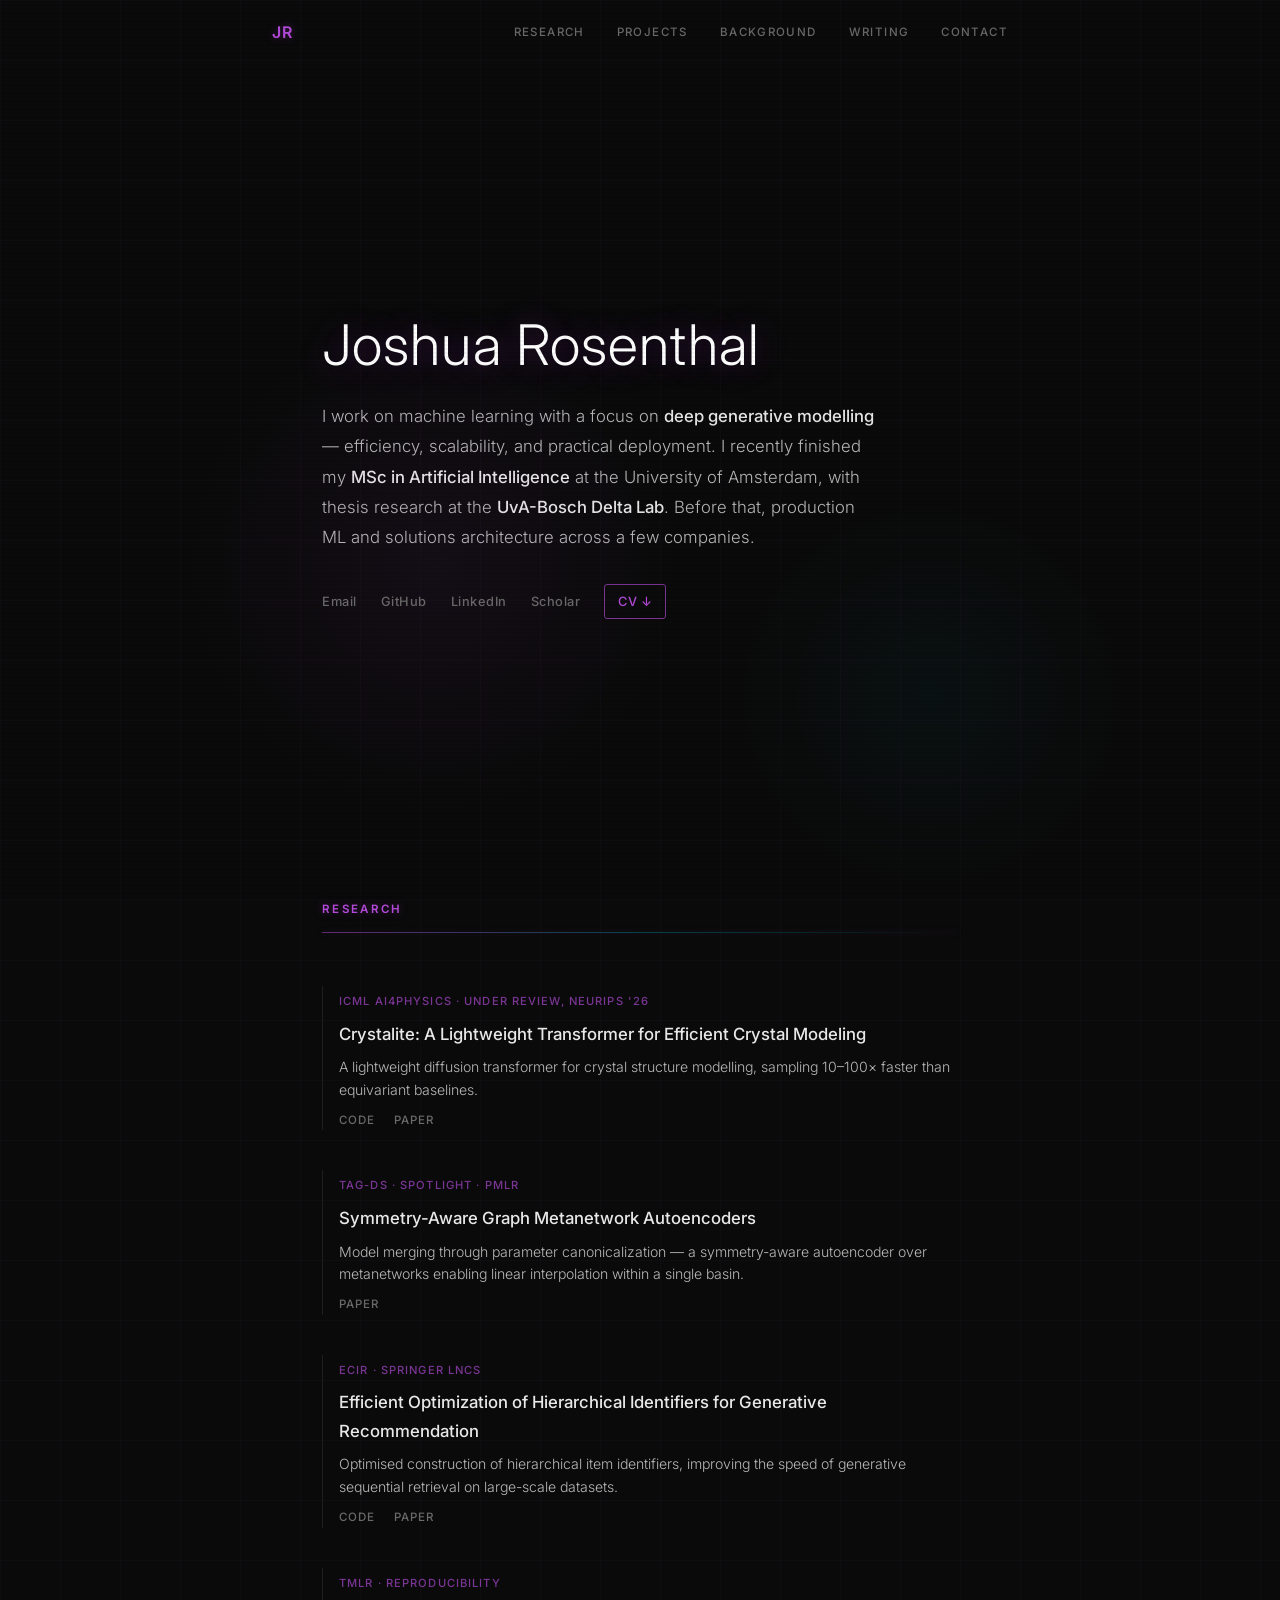
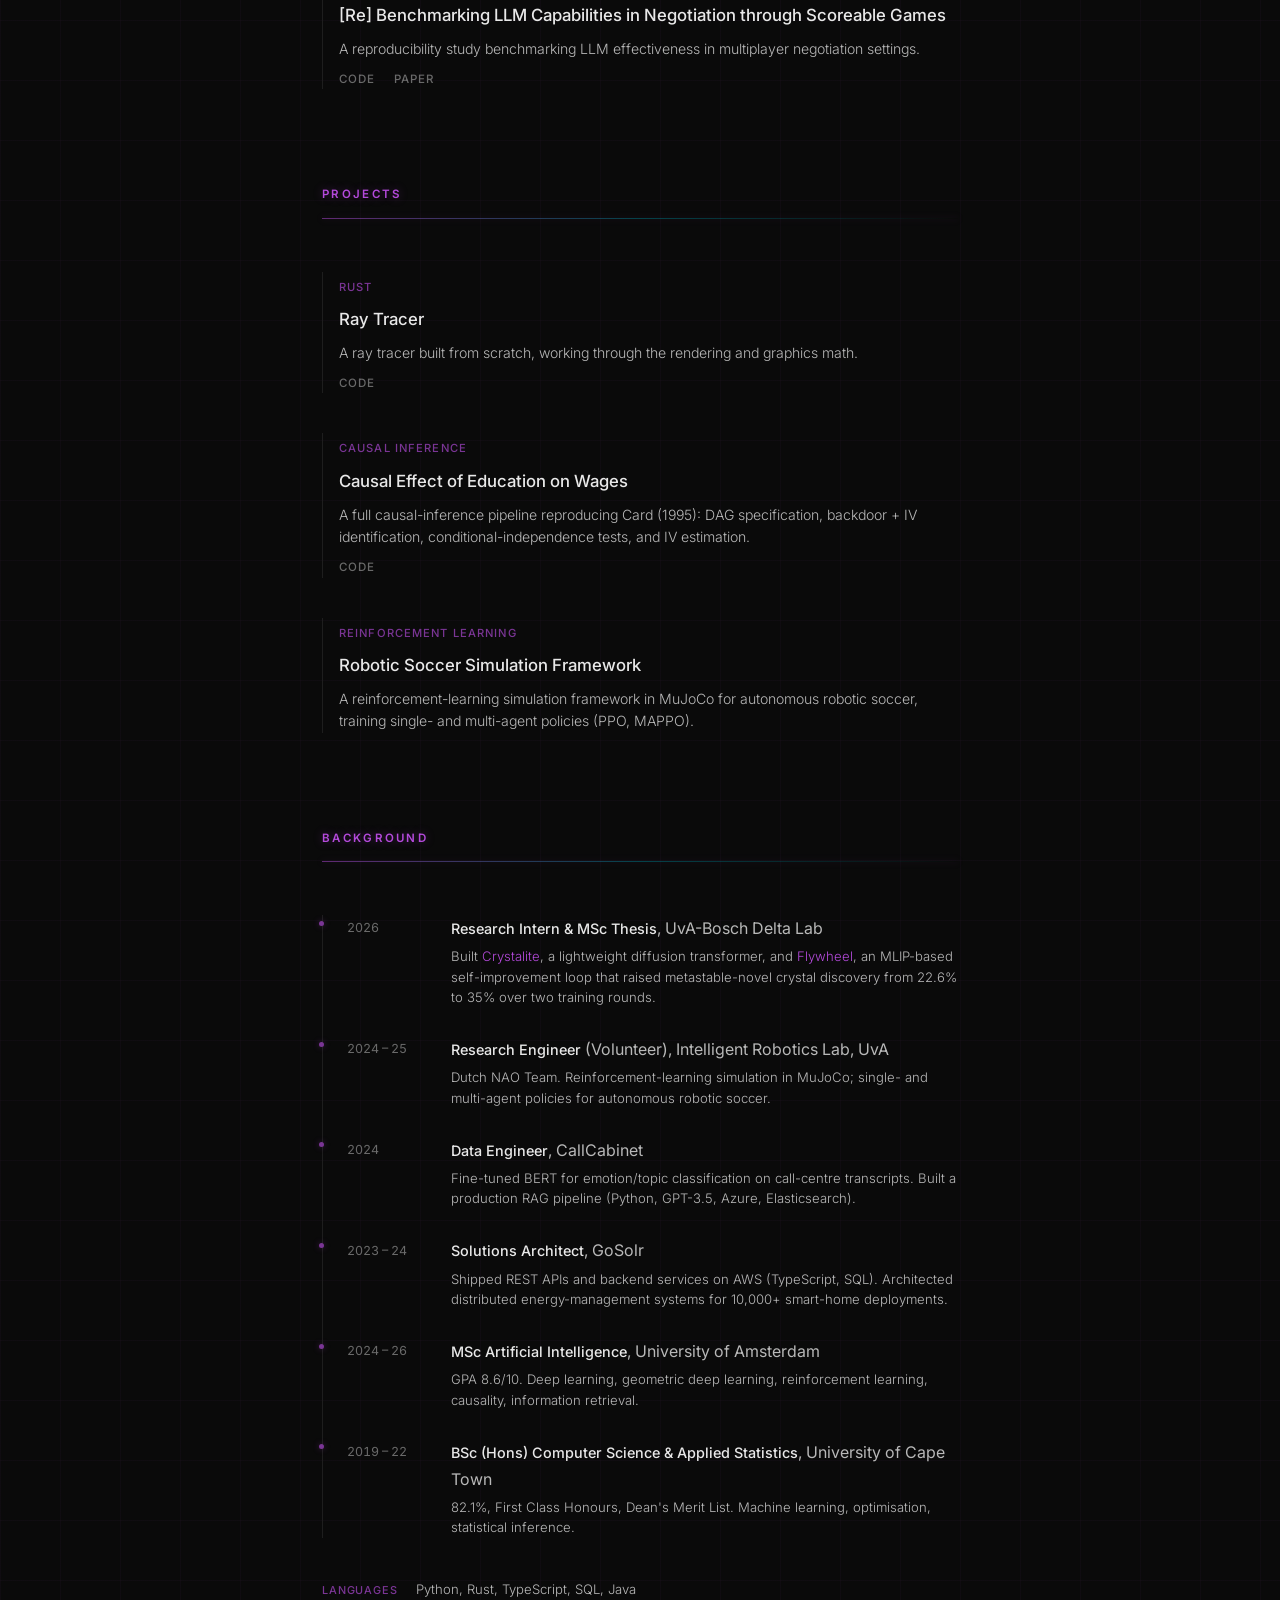
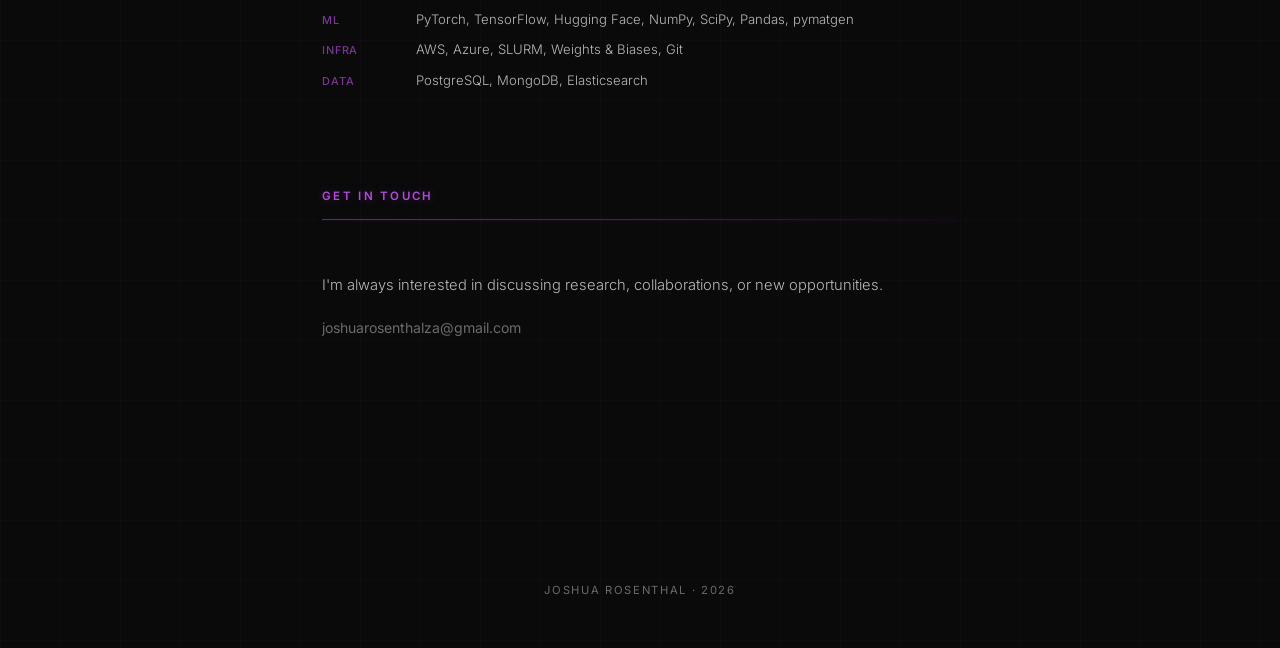
==== index.html @ 0d6110ce "Rebuild site: clean synthwave, CV-sourced content, real links, markdown blog Co-Authored-By: Claude " ====
<!DOCTYPE html>
<html lang="en">
<head>
    <meta charset="UTF-8">
    <meta name="viewport" content="width=device-width, initial-scale=1.0">
    <title>Joshua Rosenthal</title>
    <meta name="description" content="Joshua Rosenthal — AI researcher working on deep generative modelling, efficiency, and practical deployment.">
    <link rel="preconnect" href="https://fonts.googleapis.com">
    <link rel="preconnect" href="https://fonts.gstatic.com" crossorigin>
    <link href="https://fonts.googleapis.com/css2?family=Inter:wght@300;400;500;600&display=swap" rel="stylesheet">
    <link rel="stylesheet" href="style.css">
</head>
<body>

<nav>
    <div class="nav-inner">
        <a href="/" class="nav-brand">JR</a>
        <div class="nav-links">
            <a href="#research">Research</a>
            <a href="#projects">Projects</a>
            <a href="#background">Background</a>
            <a href="blog.html">Writing</a>
            <a href="#contact">Contact</a>
        </div>
        <button class="nav-toggle" aria-label="Toggle menu">
            <span></span><span></span><span></span>
        </button>
    </div>
</nav>

<header id="hero">
    <h1>Joshua Rosenthal</h1>
    <p class="intro">
        I work on machine learning with a focus on <strong>deep generative modelling</strong> —
        efficiency, scalability, and practical deployment. I recently finished my
        <strong>MSc in Artificial Intelligence</strong> at the University of Amsterdam, with thesis
        research at the <strong>UvA-Bosch Delta Lab</strong>. Before that, production ML and solutions
        architecture across a few companies.
    </p>
    <div class="hero-links">
        <a href="mailto:joshuarosenthalza@gmail.com">Email</a>
        <a href="https://github.com/joshrosie" target="_blank" rel="noopener">GitHub</a>
        <a href="https://www.linkedin.com/in/joshua-rosenthal1/" target="_blank" rel="noopener">LinkedIn</a>
        <a href="https://scholar.google.com/citations?user=gbQZgnQAAAAJ&hl=en" target="_blank" rel="noopener">Scholar</a>
        <a href="joshua_rosenthal_cv.pdf" target="_blank" rel="noopener" class="cv-link">CV&nbsp;&#8595;</a>
    </div>
</header>

<main>

    <section id="research">
        <h2>Research</h2>

        <div class="card">
            <span class="label">ICML AI4Physics &middot; under review, NeurIPS '26</span>
            <h3>Crystalite: A Lightweight Transformer for Efficient Crystal Modeling</h3>
            <p>A lightweight diffusion transformer for crystal structure modelling, sampling 10&ndash;100&times; faster than equivariant baselines.</p>
            <div class="card-links">
                <a href="https://github.com/joshrosie/crystalite" target="_blank" rel="noopener">Code</a>
                <a href="https://arxiv.org/abs/2604.02270" target="_blank" rel="noopener">Paper</a>
            </div>
        </div>

        <div class="card">
            <span class="label">TAG-DS &middot; Spotlight &middot; PMLR</span>
            <h3>Symmetry-Aware Graph Metanetwork Autoencoders</h3>
            <p>Model merging through parameter canonicalization &mdash; a symmetry-aware autoencoder over metanetworks enabling linear interpolation within a single basin.</p>
            <div class="card-links">
                <a href="https://arxiv.org/abs/2511.12601" target="_blank" rel="noopener">Paper</a>
            </div>
        </div>

        <div class="card">
            <span class="label">ECIR &middot; Springer LNCS</span>
            <h3>Efficient Optimization of Hierarchical Identifiers for Generative Recommendation</h3>
            <p>Optimised construction of hierarchical item identifiers, improving the speed of generative sequential retrieval on large-scale datasets.</p>
            <div class="card-links">
                <a href="https://github.com/joshrosie/re-seater" target="_blank" rel="noopener">Code</a>
                <a href="https://link.springer.com/chapter/10.1007/978-3-032-21324-2_6" target="_blank" rel="noopener">Paper</a>
            </div>
        </div>

        <div class="card">
            <span class="label">TMLR &middot; Reproducibility</span>
            <h3>[Re] Benchmarking LLM Capabilities in Negotiation through Scoreable Games</h3>
            <p>A reproducibility study benchmarking LLM effectiveness in multiplayer negotiation settings.</p>
            <div class="card-links">
                <a href="https://github.com/joshrosie/FACT29" target="_blank" rel="noopener">Code</a>
                <a href="https://openreview.net/forum?id=BVH81SAAh2" target="_blank" rel="noopener">Paper</a>
            </div>
        </div>
    </section>

    <section id="projects">
        <h2>Projects</h2>

        <div class="card">
            <span class="label">Rust</span>
            <h3>Ray Tracer</h3>
            <p>A ray tracer built from scratch, working through the rendering and graphics math.</p>
            <div class="card-links">
                <a href="https://github.com/joshrosie/RayTracer" target="_blank" rel="noopener">Code</a>
            </div>
        </div>

        <div class="card">
            <span class="label">Causal Inference</span>
            <h3>Causal Effect of Education on Wages</h3>
            <p>A full causal-inference pipeline reproducing Card (1995): DAG specification, backdoor + IV identification, conditional-independence tests, and IV estimation.</p>
            <div class="card-links">
                <a href="https://github.com/joshrosie/causality" target="_blank" rel="noopener">Code</a>
            </div>
        </div>

        <div class="card">
            <span class="label">Reinforcement Learning</span>
            <h3>Robotic Soccer Simulation Framework</h3>
            <p>A reinforcement-learning simulation framework in MuJoCo for autonomous robotic soccer, training single- and multi-agent policies (PPO, MAPPO).</p>
        </div>
    </section>

    <section id="background">
        <h2>Background</h2>

        <div class="timeline">
            <div class="tl-item">
                <span class="tl-date">2026</span>
                <div>
                    <strong>Research Intern &amp; MSc Thesis</strong>, UvA-Bosch Delta Lab
                    <p>Built <em>Crystalite</em>, a lightweight diffusion transformer, and <em>Flywheel</em>, an MLIP-based self-improvement loop that raised metastable-novel crystal discovery from 22.6% to 35% over two training rounds.</p>
                </div>
            </div>
            <div class="tl-item">
                <span class="tl-date">2024 &ndash; 25</span>
                <div>
                    <strong>Research Engineer</strong> (Volunteer), Intelligent Robotics Lab, UvA
                    <p>Dutch NAO Team. Reinforcement-learning simulation in MuJoCo; single- and multi-agent policies for autonomous robotic soccer.</p>
                </div>
            </div>
            <div class="tl-item">
                <span class="tl-date">2024</span>
                <div>
                    <strong>Data Engineer</strong>, CallCabinet
                    <p>Fine-tuned BERT for emotion/topic classification on call-centre transcripts. Built a production RAG pipeline (Python, GPT-3.5, Azure, Elasticsearch).</p>
                </div>
            </div>
            <div class="tl-item">
                <span class="tl-date">2023 &ndash; 24</span>
                <div>
                    <strong>Solutions Architect</strong>, GoSolr
                    <p>Shipped REST APIs and backend services on AWS (TypeScript, SQL). Architected distributed energy-management systems for 10,000+ smart-home deployments.</p>
                </div>
            </div>
            <div class="tl-item">
                <span class="tl-date">2024 &ndash; 26</span>
                <div>
                    <strong>MSc Artificial Intelligence</strong>, University of Amsterdam
                    <p>GPA 8.6/10. Deep learning, geometric deep learning, reinforcement learning, causality, information retrieval.</p>
                </div>
            </div>
            <div class="tl-item">
                <span class="tl-date">2019 &ndash; 22</span>
                <div>
                    <strong>BSc (Hons) Computer Science &amp; Applied Statistics</strong>, University of Cape Town
                    <p>82.1%, First Class Honours, Dean's Merit List. Machine learning, optimisation, statistical inference.</p>
                </div>
            </div>
        </div>

        <div class="skills">
            <div class="skill-row"><span class="skill-key">Languages</span> Python, Rust, TypeScript, SQL, Java</div>
            <div class="skill-row"><span class="skill-key">ML</span> PyTorch, TensorFlow, Hugging Face, NumPy, SciPy, Pandas, pymatgen</div>
            <div class="skill-row"><span class="skill-key">Infra</span> AWS, Azure, SLURM, Weights &amp; Biases, Git</div>
            <div class="skill-row"><span class="skill-key">Data</span> PostgreSQL, MongoDB, Elasticsearch</div>
        </div>
    </section>

    <section id="contact">
        <h2>Get in touch</h2>
        <p class="contact-text">
            I'm always interested in discussing research, collaborations, or new opportunities.
        </p>
        <div class="contact-links">
            <a href="mailto:joshuarosenthalza@gmail.com">joshuarosenthalza@gmail.com</a>
        </div>
    </section>

</main>

<footer>
    <p>Joshua Rosenthal &middot; 2026</p>
</footer>

<script>
const nav = document.querySelector('nav');
window.addEventListener('scroll', () => {
    nav.classList.toggle('scrolled', window.scrollY > 50);
});

const toggle = document.querySelector('.nav-toggle');
const navLinks = document.querySelector('.nav-links');
toggle.addEventListener('click', () => {
    navLinks.classList.toggle('open');
    toggle.classList.toggle('open');
});
navLinks.querySelectorAll('a').forEach(a => {
    a.addEventListener('click', () => {
        navLinks.classList.remove('open');
        toggle.classList.remove('open');
    });
});

// Fade sections in as they enter the viewport
const observer = new IntersectionObserver(entries => {
    entries.forEach(e => {
        if (e.isIntersecting) e.target.classList.add('visible');
    });
}, { threshold: 0.12 });

document.querySelectorAll('section').forEach(s => observer.observe(s));
</script>

</body>
</html>
---- style.css ----
:root {
    --void: #0a0a0a;
    --accent: #b44adb;
    --accent-dim: #7a3595;
    --accent-glow: rgba(180, 74, 219, 0.35);
    --cyan: #00e5ff;
    --cyan-dim: #007a8a;
    --cyan-glow: rgba(0, 229, 255, 0.3);
    --text: #b8b8b8;
    --text-dim: #6a6a6a;
    --text-bright: #e8e8e8;
    --border: #1e1e1e;
    --grid: rgba(180, 74, 219, 0.03);
}

*, *::before, *::after {
    margin: 0;
    padding: 0;
    box-sizing: border-box;
}

html { scroll-behavior: smooth; }

body {
    font-family: 'Inter', sans-serif;
    background: var(--void);
    color: var(--text);
    line-height: 1.7;
    position: relative;
    background-image:
        linear-gradient(var(--grid) 1px, transparent 1px),
        linear-gradient(90deg, var(--grid) 1px, transparent 1px);
    background-size: 60px 60px;
}

/* ---- Subtle scanlines overlay ---- */
body::after {
    content: '';
    position: fixed;
    inset: 0;
    pointer-events: none;
    z-index: 999;
    background: repeating-linear-gradient(
        0deg,
        transparent,
        transparent 2px,
        rgba(0, 0, 0, 0.04) 2px,
        rgba(0, 0, 0, 0.04) 4px
    );
}

/* ---- Nav ---- */
nav {
    position: fixed;
    top: 0;
    width: 100%;
    z-index: 100;
    transition: background 0.3s;
}

nav.scrolled {
    background: rgba(10, 10, 10, 0.95);
    backdrop-filter: blur(10px);
    border-bottom: 1px solid var(--border);
}

.nav-inner {
    max-width: 800px;
    margin: 0 auto;
    padding: 1.2rem 2rem;
    display: flex;
    justify-content: space-between;
    align-items: center;
}

.nav-brand {
    font-size: 1rem;
    font-weight: 600;
    color: var(--accent);
    text-decoration: none;
    letter-spacing: 0.08em;
    text-shadow: 0 0 8px var(--accent-glow);
    transition: color 0.15s, text-shadow 0.15s;
}

.nav-brand:hover {
    color: var(--cyan);
    text-shadow: 0 0 10px var(--cyan-glow);
}

.nav-links {
    display: flex;
    gap: 2rem;
}

.nav-links a {
    font-size: 0.72rem;
    font-weight: 500;
    color: var(--text-dim);
    text-decoration: none;
    text-transform: uppercase;
    letter-spacing: 0.12em;
    transition: color 0.15s, text-shadow 0.15s;
}

.nav-links a:hover {
    color: var(--cyan);
    text-shadow: 0 0 8px var(--cyan-glow);
}

.nav-toggle {
    display: none;
    background: none;
    border: none;
    cursor: pointer;
    flex-direction: column;
    gap: 5px;
    padding: 4px;
}

.nav-toggle span {
    display: block;
    width: 20px;
    height: 1.5px;
    background: var(--accent-dim);
    transition: transform 0.3s, opacity 0.3s;
}

.nav-toggle.open span:nth-child(1) { transform: translateY(6.5px) rotate(45deg); }
.nav-toggle.open span:nth-child(2) { opacity: 0; }
.nav-toggle.open span:nth-child(3) { transform: translateY(-6.5px) rotate(-45deg); }

/* ---- Hero ---- */
#hero {
    min-height: 100vh;
    display: flex;
    flex-direction: column;
    justify-content: center;
    max-width: 700px;
    margin: 0 auto;
    padding: 6rem 2rem 4rem;
    position: relative;
}

#hero h1 {
    font-weight: 300;
    font-size: clamp(2.2rem, 6vw, 3.5rem);
    color: #fff;
    line-height: 1.15;
    letter-spacing: 0.02em;
    margin-bottom: 1.5rem;
    text-shadow:
        0 0 30px var(--accent-glow),
        0 0 60px rgba(180, 74, 219, 0.12);
}

.intro {
    font-size: 1.05rem;
    font-weight: 300;
    color: var(--text);
    line-height: 1.8;
    max-width: 560px;
}

.intro strong {
    color: var(--text-bright);
    font-weight: 500;
}

.hero-links {
    display: flex;
    flex-wrap: wrap;
    gap: 1.5rem;
    margin-top: 2rem;
    align-items: center;
}

.hero-links a {
    font-size: 0.8rem;
    font-weight: 500;
    color: var(--text-dim);
    text-decoration: none;
    letter-spacing: 0.04em;
    transition: color 0.15s, text-shadow 0.15s;
    position: relative;
}

.hero-links a::after {
    content: '';
    position: absolute;
    bottom: -3px;
    left: 0;
    width: 0;
    height: 1px;
    background: var(--cyan);
    box-shadow: 0 0 4px var(--cyan-glow);
    transition: width 0.15s;
}

.hero-links a:hover {
    color: var(--cyan);
    text-shadow: 0 0 8px var(--cyan-glow);
}

.hero-links a:hover::after { width: 100%; }

.hero-links .cv-link {
    color: var(--accent);
    border: 1px solid var(--accent-dim);
    border-radius: 3px;
    padding: 0.35rem 0.8rem;
    transition: color 0.15s, border-color 0.15s, box-shadow 0.15s, text-shadow 0.15s;
}

.hero-links .cv-link::after { display: none; }

.hero-links .cv-link:hover {
    color: var(--cyan);
    border-color: var(--cyan-dim);
    box-shadow: 0 0 12px -2px var(--cyan-glow);
}

/* ---- Ambient glow behind hero ---- */
#hero::before {
    content: '';
    position: absolute;
    top: 35%;
    left: -15%;
    width: 500px;
    height: 500px;
    border-radius: 50%;
    background: radial-gradient(circle, rgba(180, 74, 219, 0.06) 0%, transparent 70%);
    pointer-events: none;
    animation: drift 14s ease-in-out infinite alternate;
}

#hero::after {
    content: '';
    position: absolute;
    top: 55%;
    right: -20%;
    width: 400px;
    height: 400px;
    border-radius: 50%;
    background: radial-gradient(circle, rgba(0, 229, 255, 0.03) 0%, transparent 70%);
    pointer-events: none;
    animation: drift 18s ease-in-out infinite alternate-reverse;
}

@keyframes drift {
    0% { transform: translate(0, 0) scale(1); }
    100% { transform: translate(40px, -30px) scale(1.12); }
}

/* ---- Sections ---- */
main {
    max-width: 700px;
    margin: 0 auto;
    padding: 0 2rem 6rem;
    position: relative;
}

section {
    margin-bottom: 6rem;
    opacity: 0;
    transform: translateY(20px);
    transition: opacity 0.7s ease, transform 0.7s ease;
}

section.visible {
    opacity: 1;
    transform: translateY(0);
}

section h2 {
    font-size: 0.72rem;
    font-weight: 600;
    color: var(--accent);
    text-transform: uppercase;
    letter-spacing: 0.2em;
    margin-bottom: 2.5rem;
    padding-bottom: 0.8rem;
    text-shadow: 0 0 10px var(--accent-glow);
}

/* Neon line under section headers */
section h2::after {
    content: '';
    display: block;
    margin-top: 0.8rem;
    height: 1px;
    background: linear-gradient(90deg, var(--accent), var(--cyan-dim), transparent);
    box-shadow: 0 0 6px var(--accent-glow);
    opacity: 0.5;
}

/* ---- Cards ---- */
.card {
    margin-bottom: 2.5rem;
    padding-left: 1rem;
    border-left: 1px solid var(--border);
    transition: border-color 0.15s, box-shadow 0.15s, opacity 0.6s ease var(--stagger, 0s), transform 0.6s ease var(--stagger, 0s);
    opacity: 0;
    transform: translateX(-10px);
}

section.visible .card {
    opacity: 1;
    transform: translateX(0);
}

.card:hover {
    border-left-color: var(--accent);
    box-shadow: -6px 0 16px -4px var(--accent-glow);
}

.label {
    font-size: 0.7rem;
    font-weight: 500;
    color: var(--accent-dim);
    text-transform: uppercase;
    letter-spacing: 0.1em;
    transition: color 0.15s, text-shadow 0.15s;
}

.card:hover .label {
    color: var(--cyan);
    text-shadow: 0 0 6px var(--cyan-glow);
}

.card h3 {
    font-size: 1.05rem;
    font-weight: 500;
    color: var(--text-bright);
    margin: 0.4rem 0 0.5rem;
    transition: color 0.15s, text-shadow 0.15s;
}

.card:hover h3 { color: #fff; }

.card p {
    font-size: 0.88rem;
    font-weight: 300;
    color: var(--text);
    line-height: 1.6;
}

.card-links {
    display: flex;
    gap: 1.2rem;
    margin-top: 0.6rem;
}

.card-links a {
    font-size: 0.72rem;
    font-weight: 500;
    color: var(--text-dim);
    text-decoration: none;
    text-transform: uppercase;
    letter-spacing: 0.08em;
    transition: color 0.15s, text-shadow 0.15s;
}

.card-links a:hover {
    color: var(--cyan);
    text-shadow: 0 0 8px var(--cyan-glow);
}

/* ---- Timeline ---- */
.timeline {
    display: flex;
    flex-direction: column;
    gap: 1.8rem;
    border-left: 1px solid var(--border);
    padding-left: 1.5rem;
    position: relative;
}

.tl-item {
    display: flex;
    gap: 1.5rem;
    opacity: 0;
    transform: translateY(10px);
    transition: opacity 0.5s ease var(--stagger, 0s), transform 0.5s ease var(--stagger, 0s);
    position: relative;
}

.tl-item::before {
    content: '';
    position: absolute;
    left: -1.78rem;
    top: 0.35rem;
    width: 5px;
    height: 5px;
    border-radius: 50%;
    background: var(--accent-dim);
    box-shadow: 0 0 6px var(--accent-glow);
    transition: background 0.15s, box-shadow 0.15s;
}

.tl-item:hover::before {
    background: var(--cyan);
    box-shadow: 0 0 10px var(--cyan-glow);
}

section.visible .tl-item {
    opacity: 1;
    transform: translateY(0);
}

.tl-date {
    font-size: 0.78rem;
    font-weight: 400;
    color: var(--text-dim);
    min-width: 80px;
    padding-top: 0.15rem;
    font-variant-numeric: tabular-nums;
}

.tl-item strong {
    font-size: 0.9rem;
    font-weight: 500;
    color: var(--text-bright);
}

.tl-item em { color: var(--accent); font-style: normal; }

.tl-item p {
    font-size: 0.82rem;
    font-weight: 300;
    color: var(--text);
    margin-top: 0.25rem;
    line-height: 1.55;
}

/* ---- Skills ---- */
.skills {
    margin-top: 2.5rem;
    display: flex;
    flex-direction: column;
    gap: 0.5rem;
}

.skill-row {
    font-size: 0.82rem;
    font-weight: 300;
    color: var(--text);
}

.skill-key {
    display: inline-block;
    min-width: 90px;
    color: var(--accent-dim);
    text-transform: uppercase;
    font-size: 0.68rem;
    font-weight: 500;
    letter-spacing: 0.08em;
}

/* ---- Contact ---- */
.contact-text {
    font-size: 0.92rem;
    font-weight: 300;
    color: var(--text);
    margin-bottom: 1rem;
}

.contact-links a {
    font-size: 0.88rem;
    font-weight: 400;
    color: var(--text-dim);
    text-decoration: none;
    transition: color 0.15s, text-shadow 0.15s;
}

.contact-links a:hover {
    color: var(--cyan);
    text-shadow: 0 0 8px var(--cyan-glow);
}

/* ---- Footer ---- */
footer {
    text-align: center;
    padding: 3rem 2rem;
}

footer p {
    font-size: 0.7rem;
    font-weight: 400;
    color: var(--text-dim);
    letter-spacing: 0.15em;
    text-transform: uppercase;
}

/* ---- Responsive ---- */
@media (max-width: 640px) {
    .nav-links {
        position: fixed;
        top: 0;
        right: -100%;
        width: 220px;
        height: 100vh;
        background: rgba(10, 10, 10, 0.98);
        flex-direction: column;
        padding: 5rem 2rem;
        gap: 1.5rem;
        transition: right 0.3s;
        border-left: 1px solid var(--border);
    }

    .nav-links.open { right: 0; }
    .nav-toggle { display: flex; }

    .tl-item { flex-direction: column; gap: 0.3rem; }
    .tl-date { min-width: unset; }
}

/* ---- Stagger delays (reveal only) ---- */
.card:nth-child(2) { --stagger: 0.08s; }
.card:nth-child(3) { --stagger: 0.16s; }
.card:nth-child(4) { --stagger: 0.24s; }
.card:nth-child(5) { --stagger: 0.32s; }

.tl-item:nth-child(2) { --stagger: 0.08s; }
.tl-item:nth-child(3) { --stagger: 0.16s; }
.tl-item:nth-child(4) { --stagger: 0.24s; }
.tl-item:nth-child(5) { --stagger: 0.32s; }
.tl-item:nth-child(6) { --stagger: 0.4s; }

::selection {
    background: rgba(0, 229, 255, 0.2);
    color: #fff;
}

/* ---- Writing / blog ---- */
.page {
    max-width: 700px;
    margin: 0 auto;
    padding: 8rem 2rem 6rem;
    min-height: 100vh;
}

.page-title {
    font-weight: 300;
    font-size: clamp(1.8rem, 5vw, 2.6rem);
    color: #fff;
    letter-spacing: 0.02em;
    margin-bottom: 2.5rem;
    text-shadow: 0 0 24px var(--accent-glow);
}

.back-link {
    display: inline-block;
    font-size: 0.72rem;
    font-weight: 500;
    text-transform: uppercase;
    letter-spacing: 0.12em;
    color: var(--text-dim);
    text-decoration: none;
    margin-bottom: 2.5rem;
    transition: color 0.15s, text-shadow 0.15s;
}

.back-link:hover { color: var(--cyan); text-shadow: 0 0 8px var(--cyan-glow); }

.post-list { display: flex; flex-direction: column; gap: 1.8rem; }

.post-item {
    display: block;
    text-decoration: none;
    padding-left: 1rem;
    border-left: 1px solid var(--border);
    transition: border-color 0.15s, box-shadow 0.15s;
}

.post-item:hover {
    border-left-color: var(--accent);
    box-shadow: -6px 0 16px -4px var(--accent-glow);
}

.post-item .post-date {
    font-size: 0.7rem;
    font-weight: 500;
    color: var(--accent-dim);
    text-transform: uppercase;
    letter-spacing: 0.1em;
    font-variant-numeric: tabular-nums;
}

.post-item:hover .post-date { color: var(--cyan); }

.post-item h3 {
    font-size: 1.05rem;
    font-weight: 500;
    color: var(--text-bright);
    margin: 0.35rem 0 0.4rem;
}

.post-item:hover h3 { color: #fff; }

.post-item p {
    font-size: 0.86rem;
    font-weight: 300;
    color: var(--text);
    line-height: 1.6;
}

.empty-note { font-size: 0.9rem; font-weight: 300; color: var(--text-dim); }

/* Rendered markdown */
.prose .post-date {
    font-size: 0.72rem;
    font-weight: 500;
    color: var(--accent-dim);
    text-transform: uppercase;
    letter-spacing: 0.1em;
    display: block;
    margin-bottom: 0.6rem;
}

.prose h1 {
    font-weight: 300;
    font-size: clamp(1.7rem, 4.5vw, 2.4rem);
    color: #fff;
    line-height: 1.2;
    margin-bottom: 1.5rem;
    text-shadow: 0 0 24px var(--accent-glow);
}

.prose h2 {
    font-size: 1.2rem;
    font-weight: 500;
    color: var(--text-bright);
    margin: 2.4rem 0 0.9rem;
}

.prose h3 {
    font-size: 1rem;
    font-weight: 600;
    color: var(--text-bright);
    margin: 1.8rem 0 0.7rem;
}

.prose p { font-size: 0.95rem; font-weight: 300; color: var(--text); margin: 1rem 0; }
.prose a { color: var(--cyan); text-decoration: none; border-bottom: 1px solid var(--cyan-dim); }
.prose a:hover { text-shadow: 0 0 8px var(--cyan-glow); }
.prose strong { color: var(--text-bright); font-weight: 500; }
.prose em { color: var(--text-bright); font-style: italic; }
.prose ul, .prose ol { margin: 1rem 0 1rem 1.4rem; }
.prose li { font-size: 0.95rem; font-weight: 300; color: var(--text); margin: 0.4rem 0; }

.prose blockquote {
    border-left: 2px solid var(--accent-dim);
    padding-left: 1rem;
    margin: 1.4rem 0;
    color: var(--text-dim);
    font-style: italic;
}

.prose code {
    font-family: ui-monospace, 'SF Mono', Menlo, monospace;
    font-size: 0.85em;
    background: rgba(180, 74, 219, 0.08);
    color: var(--cyan);
    padding: 0.1rem 0.35rem;
    border-radius: 3px;
}

.prose pre {
    background: #111;
    border: 1px solid var(--border);
    border-radius: 5px;
    padding: 1rem 1.2rem;
    overflow-x: auto;
    margin: 1.4rem 0;
}

.prose pre code { background: none; color: var(--text-bright); padding: 0; font-size: 0.82rem; }
.prose hr { border: none; border-top: 1px solid var(--border); margin: 2.5rem 0; }
.prose img { max-width: 100%; border-radius: 5px; }

@media (prefers-reduced-motion: reduce) {
    *, *::before, *::after {
        animation: none !important;
        transition: opacity 0.2s ease !important;
    }
    section, .card, .tl-item { transform: none !important; }
}
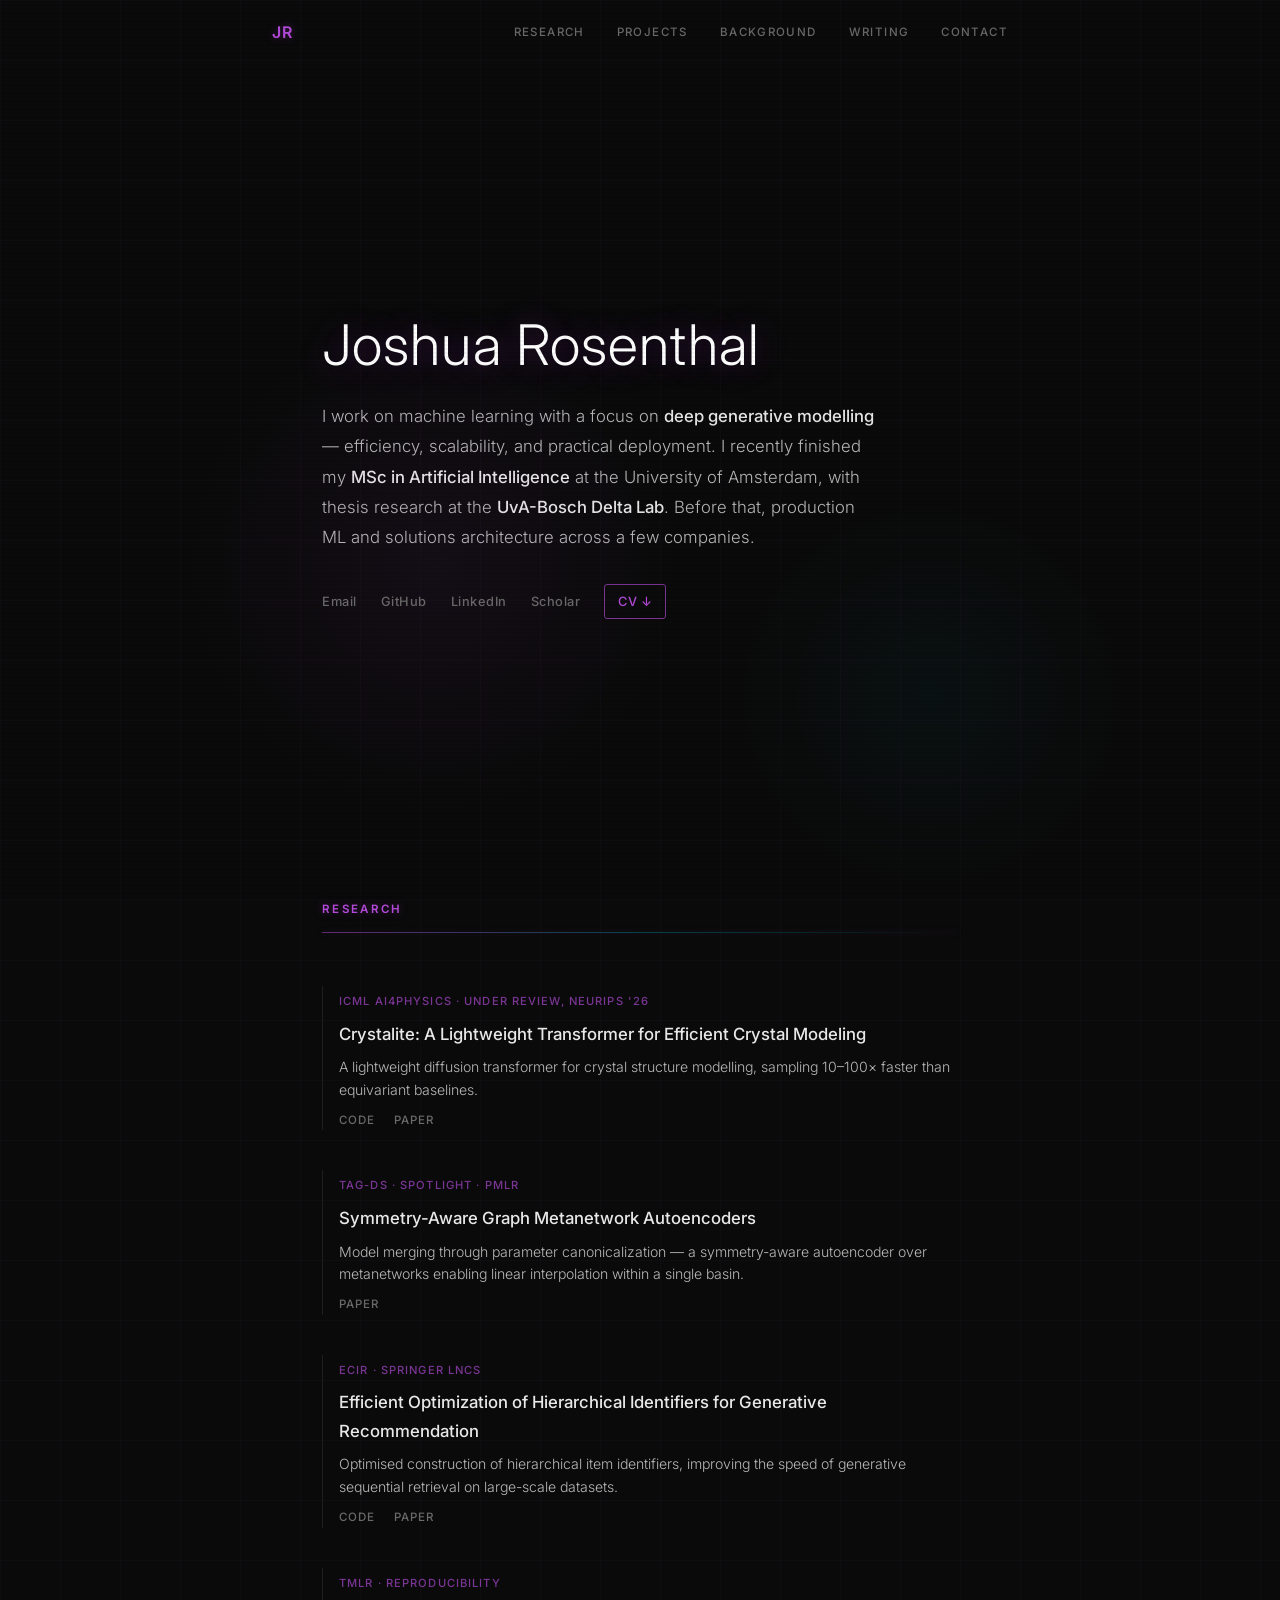
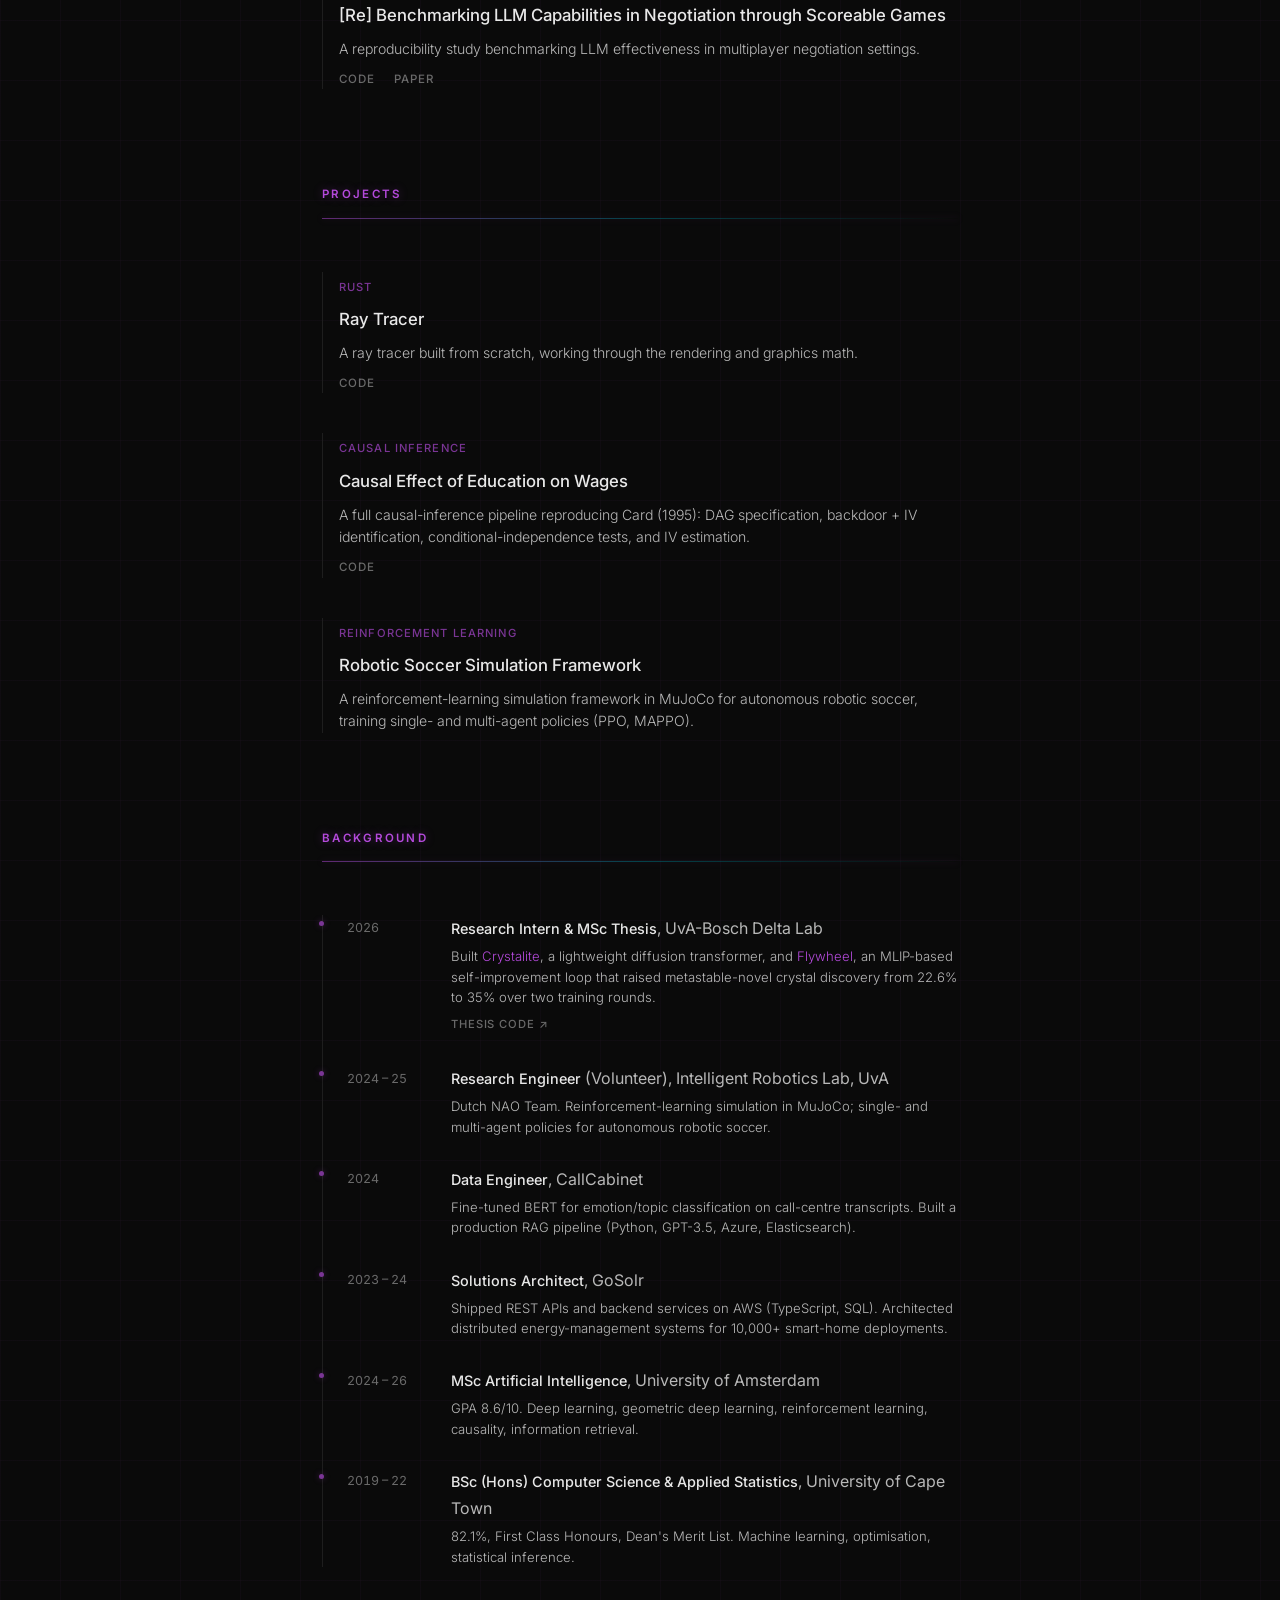
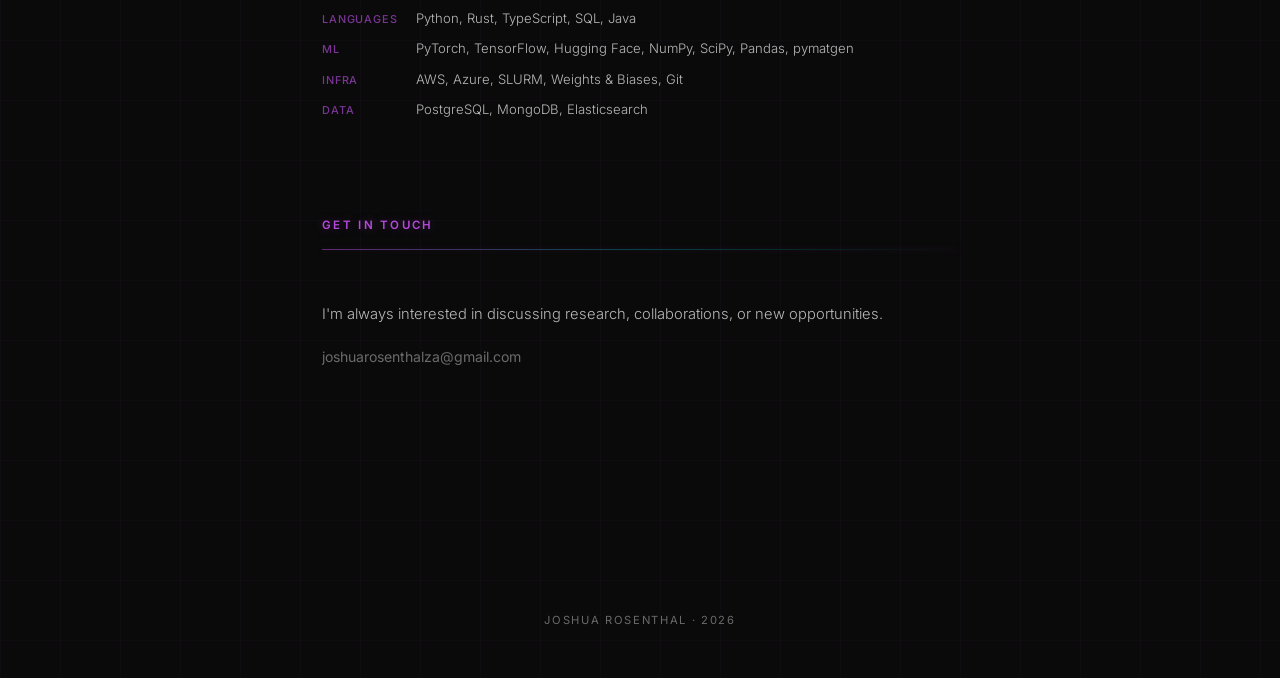
==== commit 8b23b401: "Add DISCO thesis-code link; confirm arXiv paper mapping Co-Authored-By: Claude Opus 4.8 (1M context)" ====
--- a/index.html
+++ b/index.html
@@ -128,6 +128,7 @@
                 <div>
                     <strong>Research Intern &amp; MSc Thesis</strong>, UvA-Bosch Delta Lab
                     <p>Built <em>Crystalite</em>, a lightweight diffusion transformer, and <em>Flywheel</em>, an MLIP-based self-improvement loop that raised metastable-novel crystal discovery from 22.6% to 35% over two training rounds.</p>
+                    <a class="tl-link" href="https://github.com/joshrosie/DISCO" target="_blank" rel="noopener">Thesis code &#8599;</a>
                 </div>
             </div>
             <div class="tl-item">
--- a/style.css
+++ b/style.css
@@ -432,6 +432,20 @@
     margin-top: 0.25rem;
     line-height: 1.55;
 }
+
+.tl-link {
+    display: inline-block;
+    margin-top: 0.5rem;
+    font-size: 0.7rem;
+    font-weight: 500;
+    color: var(--text-dim);
+    text-decoration: none;
+    text-transform: uppercase;
+    letter-spacing: 0.08em;
+    transition: color 0.15s, text-shadow 0.15s;
+}
+
+.tl-link:hover { color: var(--cyan); text-shadow: 0 0 8px var(--cyan-glow); }
 
 /* ---- Skills ---- */
 .skills {
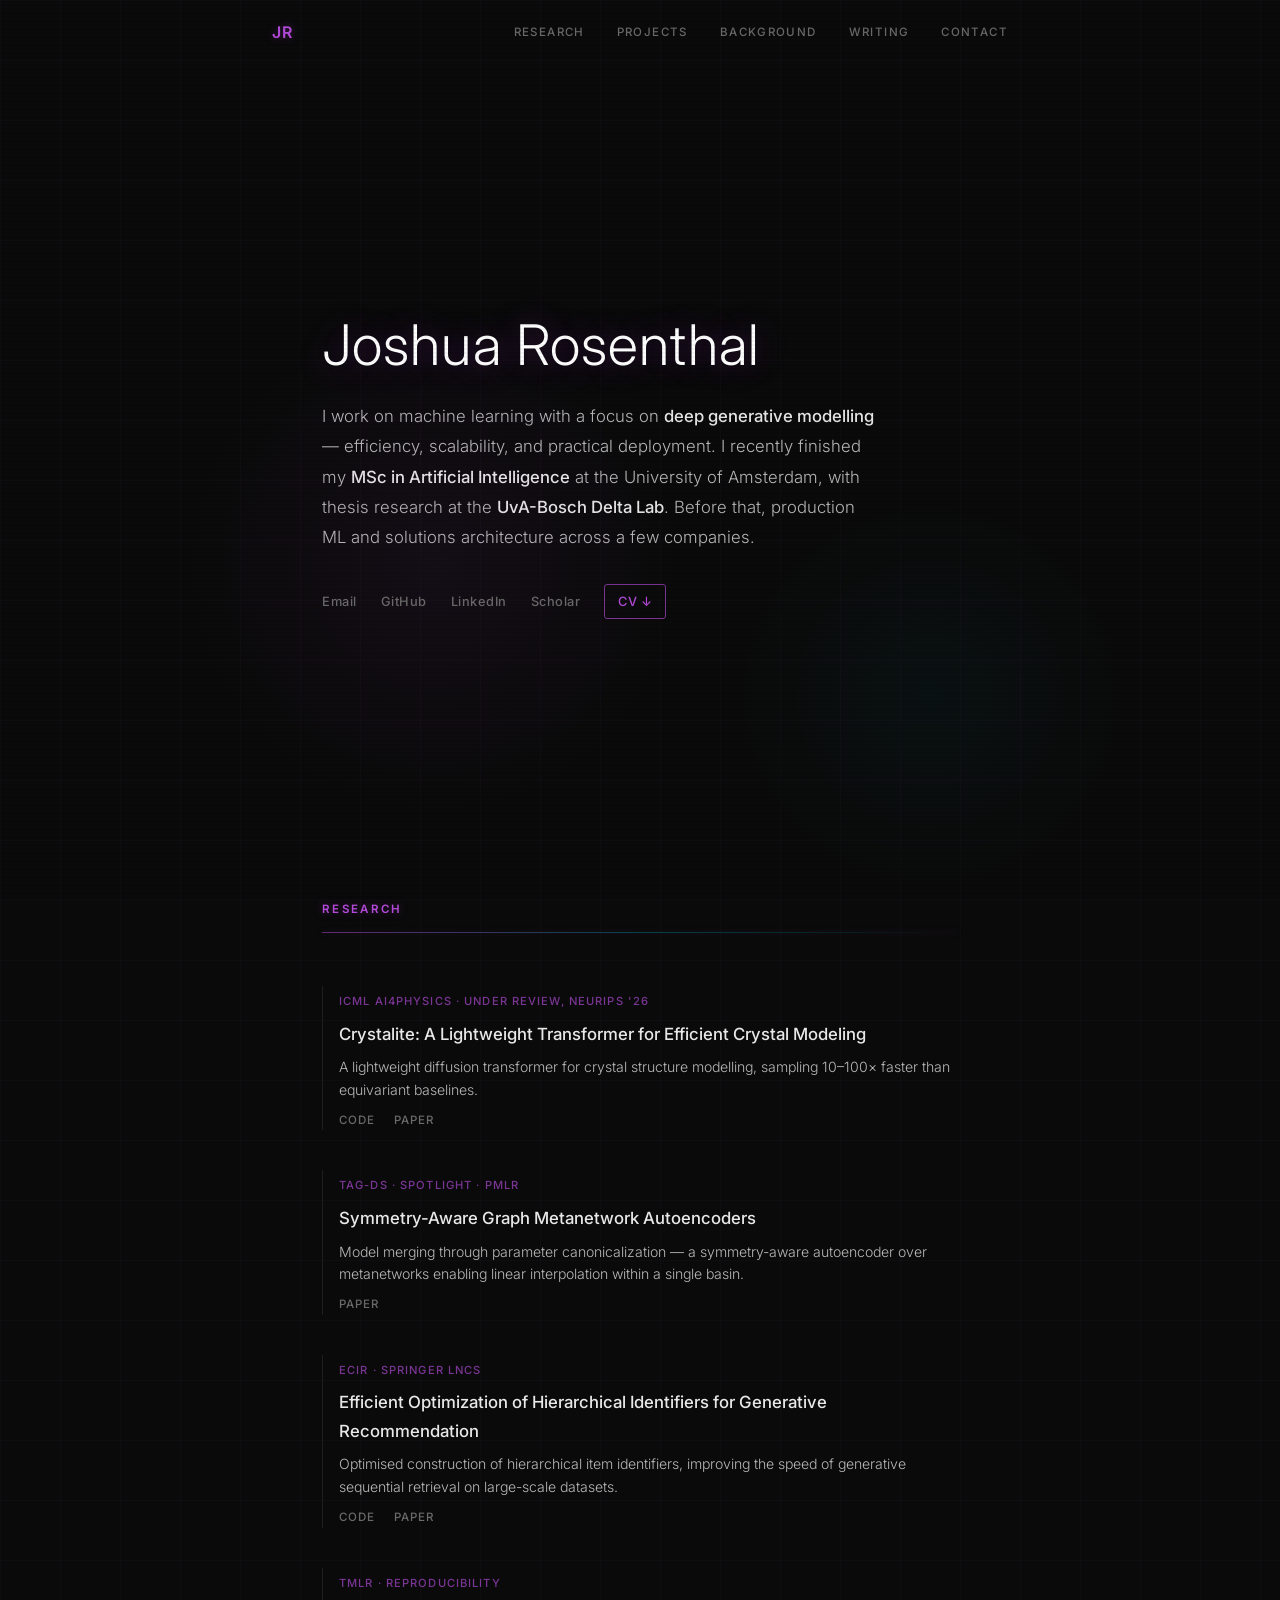
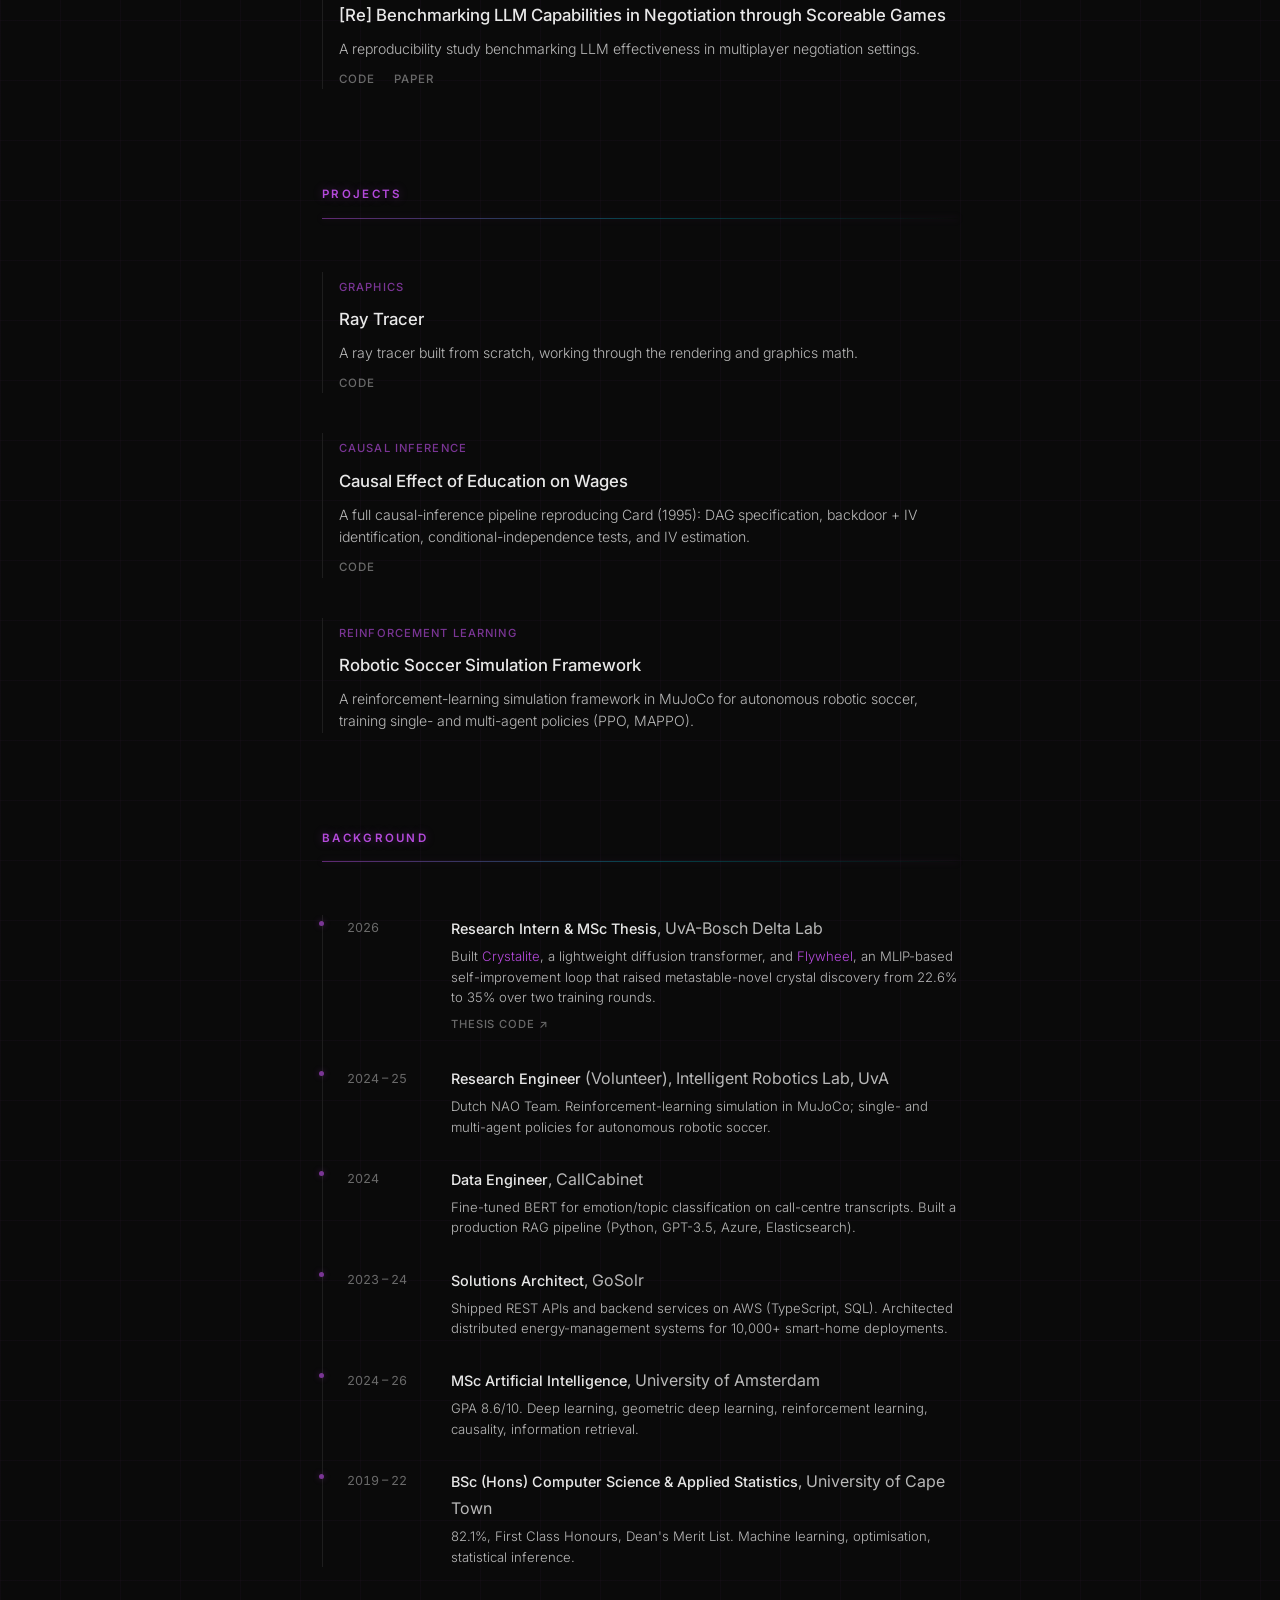
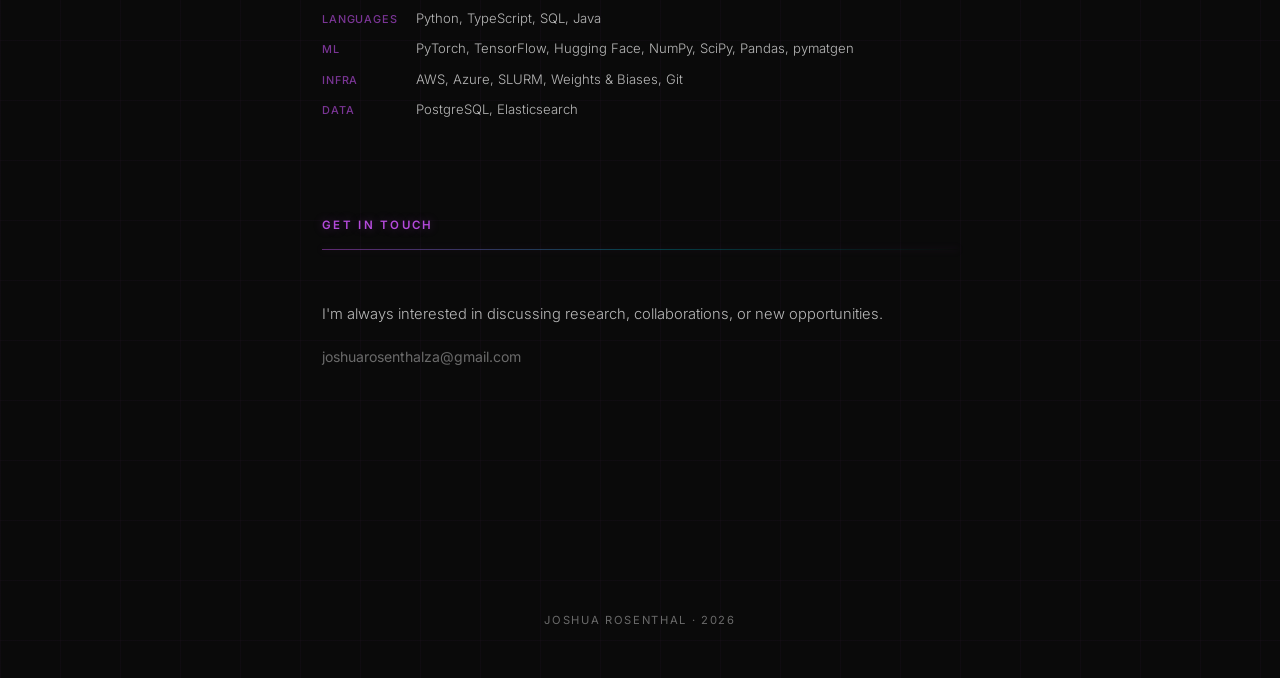
==== commit e9ad8dff: "Remove Rust and MongoDB from skills; relabel Ray Tracer project Co-Authored-By: Claude Opus 4.8 (1M " ====
--- a/index.html
+++ b/index.html
@@ -95,7 +95,7 @@
         <h2>Projects</h2>
 
         <div class="card">
-            <span class="label">Rust</span>
+            <span class="label">Graphics</span>
             <h3>Ray Tracer</h3>
             <p>A ray tracer built from scratch, working through the rendering and graphics math.</p>
             <div class="card-links">
@@ -169,10 +169,10 @@
         </div>
 
         <div class="skills">
-            <div class="skill-row"><span class="skill-key">Languages</span> Python, Rust, TypeScript, SQL, Java</div>
+            <div class="skill-row"><span class="skill-key">Languages</span> Python, TypeScript, SQL, Java</div>
             <div class="skill-row"><span class="skill-key">ML</span> PyTorch, TensorFlow, Hugging Face, NumPy, SciPy, Pandas, pymatgen</div>
             <div class="skill-row"><span class="skill-key">Infra</span> AWS, Azure, SLURM, Weights &amp; Biases, Git</div>
-            <div class="skill-row"><span class="skill-key">Data</span> PostgreSQL, MongoDB, Elasticsearch</div>
+            <div class="skill-row"><span class="skill-key">Data</span> PostgreSQL, Elasticsearch</div>
         </div>
     </section>
 
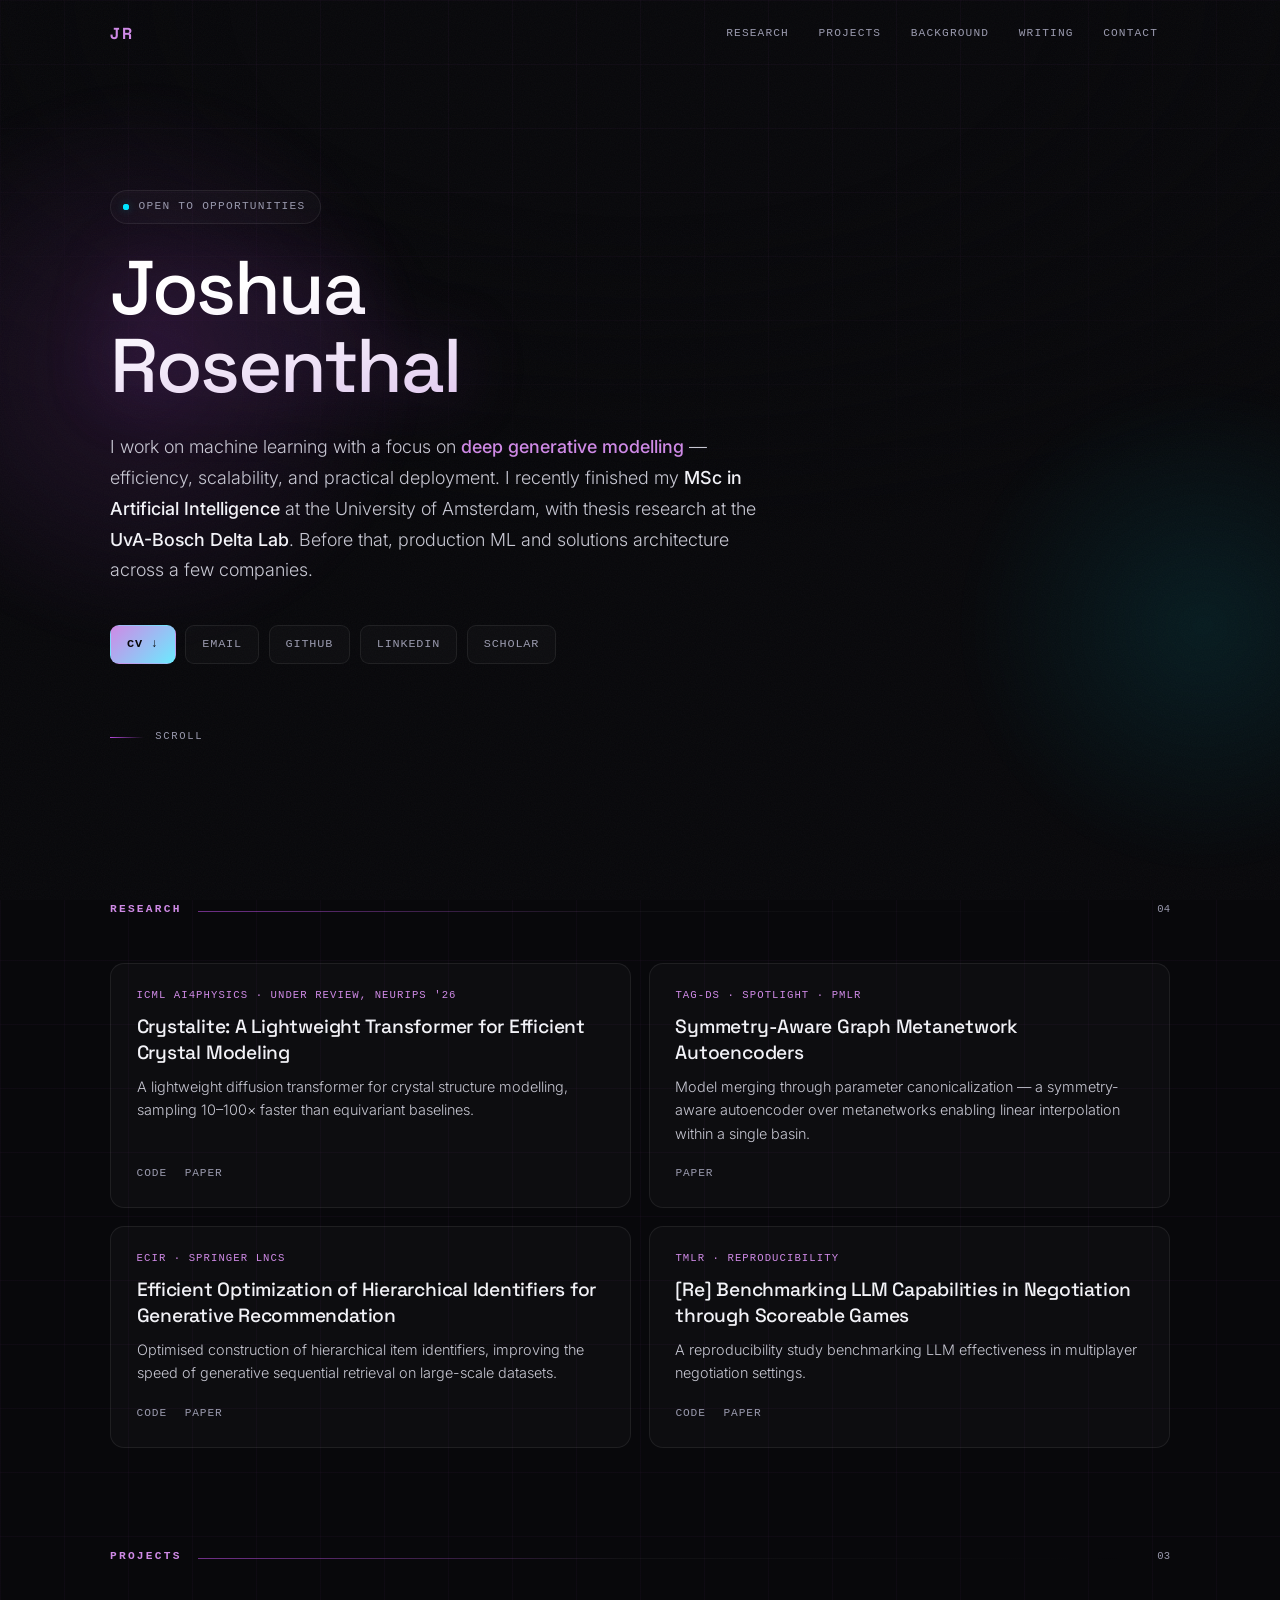
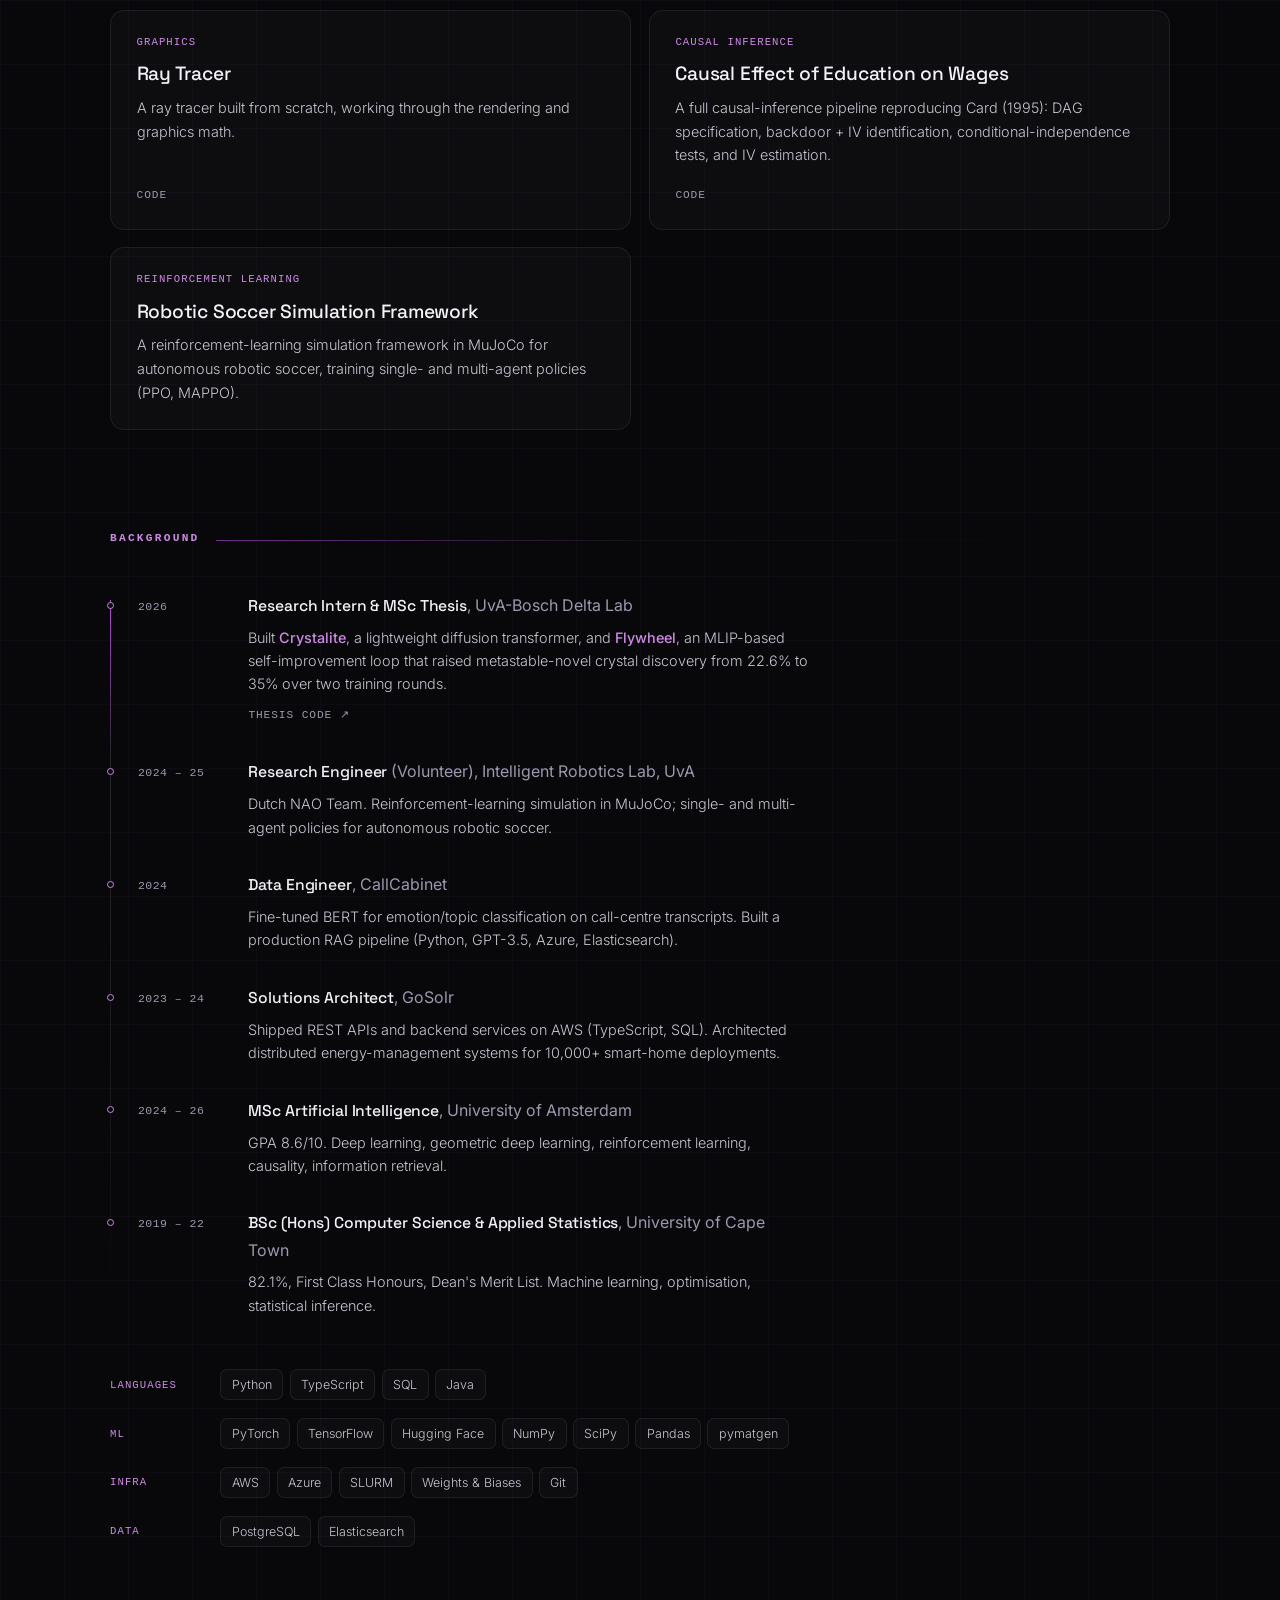
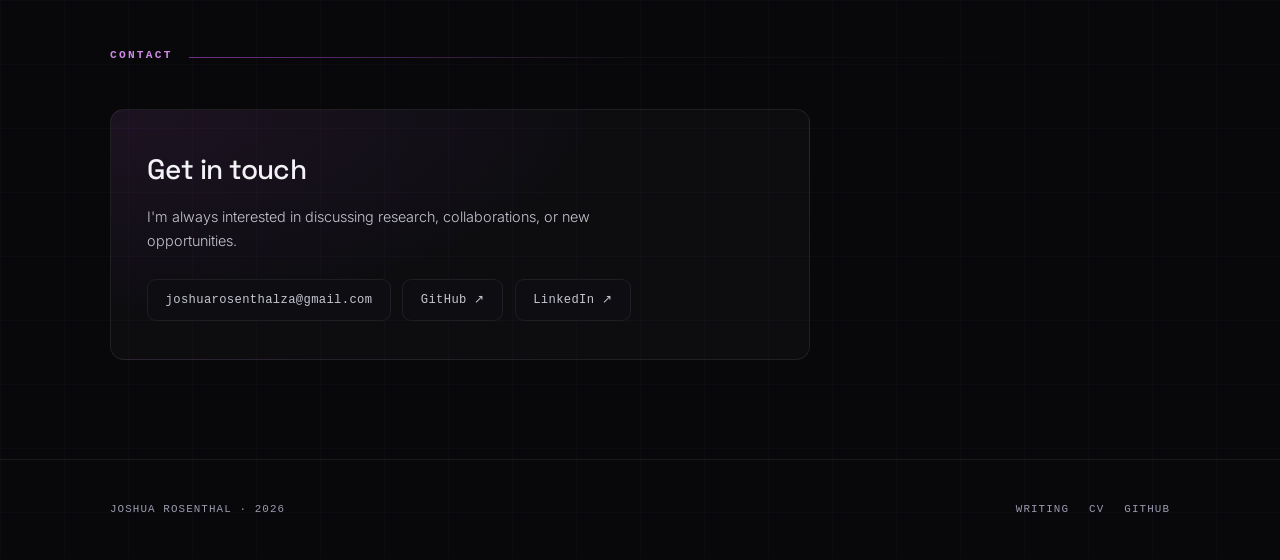
==== commit 5f949c3b: "Redesign: typographic hierarchy, layout rhythm, purposeful motion Keeps the dark synthwave identity " ====
--- a/index.html
+++ b/index.html
@@ -5,12 +5,26 @@
     <meta name="viewport" content="width=device-width, initial-scale=1.0">
     <title>Joshua Rosenthal</title>
     <meta name="description" content="Joshua Rosenthal — AI researcher working on deep generative modelling, efficiency, and practical deployment.">
+    <meta name="theme-color" content="#08080b">
+    <link rel="icon" href="favicon.svg" type="image/svg+xml">
+    <link rel="canonical" href="https://joshrosie.github.io/">
+
+    <meta property="og:type" content="website">
+    <meta property="og:url" content="https://joshrosie.github.io/">
+    <meta property="og:title" content="Joshua Rosenthal">
+    <meta property="og:description" content="AI researcher working on deep generative modelling, efficiency, and practical deployment.">
+    <meta name="twitter:card" content="summary">
+
     <link rel="preconnect" href="https://fonts.googleapis.com">
     <link rel="preconnect" href="https://fonts.gstatic.com" crossorigin>
-    <link href="https://fonts.googleapis.com/css2?family=Inter:wght@300;400;500;600&display=swap" rel="stylesheet">
+    <link href="https://fonts.googleapis.com/css2?family=Space+Grotesk:wght@400;500;600;700&family=Inter:wght@300;400;500;600&display=swap" rel="stylesheet">
     <link rel="stylesheet" href="style.css">
+    <script>document.documentElement.classList.add('js');</script>
 </head>
 <body>
+
+<div class="progress" aria-hidden="true"></div>
+<a href="#main" class="skip-link">Skip to content</a>
 
 <nav>
     <div class="nav-inner">
@@ -22,204 +36,233 @@
             <a href="blog.html">Writing</a>
             <a href="#contact">Contact</a>
         </div>
-        <button class="nav-toggle" aria-label="Toggle menu">
+        <button class="nav-toggle" aria-label="Toggle menu" aria-expanded="false">
             <span></span><span></span><span></span>
         </button>
     </div>
 </nav>
 
 <header id="hero">
-    <h1>Joshua Rosenthal</h1>
-    <p class="intro">
-        I work on machine learning with a focus on <strong>deep generative modelling</strong> —
-        efficiency, scalability, and practical deployment. I recently finished my
-        <strong>MSc in Artificial Intelligence</strong> at the University of Amsterdam, with thesis
-        research at the <strong>UvA-Bosch Delta Lab</strong>. Before that, production ML and solutions
-        architecture across a few companies.
-    </p>
-    <div class="hero-links">
-        <a href="mailto:joshuarosenthalza@gmail.com">Email</a>
-        <a href="https://github.com/joshrosie" target="_blank" rel="noopener">GitHub</a>
-        <a href="https://www.linkedin.com/in/joshua-rosenthal1/" target="_blank" rel="noopener">LinkedIn</a>
-        <a href="https://scholar.google.com/citations?user=gbQZgnQAAAAJ&hl=en" target="_blank" rel="noopener">Scholar</a>
-        <a href="joshua_rosenthal_cv.pdf" target="_blank" rel="noopener" class="cv-link">CV&nbsp;&#8595;</a>
+    <div class="aurora" aria-hidden="true"><span></span><span></span></div>
+    <div class="hero-inner">
+        <span class="eyebrow"><span class="pulse" aria-hidden="true"></span>Open to opportunities</span>
+        <h1>Joshua<br>Rosenthal</h1>
+        <p class="intro">
+            I work on machine learning with a focus on <span class="hl">deep generative modelling</span> —
+            efficiency, scalability, and practical deployment. I recently finished my
+            <strong>MSc in Artificial Intelligence</strong> at the University of Amsterdam, with thesis
+            research at the <strong>UvA-Bosch Delta Lab</strong>. Before that, production ML and solutions
+            architecture across a few companies.
+        </p>
+        <div class="hero-links">
+            <a href="joshua_rosenthal_cv.pdf" target="_blank" rel="noopener" class="cv-link">CV&nbsp;&#8595;</a>
+            <a href="mailto:joshuarosenthalza@gmail.com">Email</a>
+            <a href="https://github.com/joshrosie" target="_blank" rel="noopener">GitHub</a>
+            <a href="https://www.linkedin.com/in/joshua-rosenthal1/" target="_blank" rel="noopener">LinkedIn</a>
+            <a href="https://scholar.google.com/citations?user=gbQZgnQAAAAJ&hl=en" target="_blank" rel="noopener">Scholar</a>
+        </div>
+        <p class="scroll-cue" aria-hidden="true">Scroll</p>
     </div>
 </header>
 
-<main>
-
-    <section id="research">
-        <h2>Research</h2>
-
-        <div class="card">
-            <span class="label">ICML AI4Physics &middot; under review, NeurIPS '26</span>
-            <h3>Crystalite: A Lightweight Transformer for Efficient Crystal Modeling</h3>
-            <p>A lightweight diffusion transformer for crystal structure modelling, sampling 10&ndash;100&times; faster than equivariant baselines.</p>
-            <div class="card-links">
-                <a href="https://github.com/joshrosie/crystalite" target="_blank" rel="noopener">Code</a>
-                <a href="https://arxiv.org/abs/2604.02270" target="_blank" rel="noopener">Paper</a>
-            </div>
-        </div>
-
-        <div class="card">
-            <span class="label">TAG-DS &middot; Spotlight &middot; PMLR</span>
-            <h3>Symmetry-Aware Graph Metanetwork Autoencoders</h3>
-            <p>Model merging through parameter canonicalization &mdash; a symmetry-aware autoencoder over metanetworks enabling linear interpolation within a single basin.</p>
-            <div class="card-links">
-                <a href="https://arxiv.org/abs/2511.12601" target="_blank" rel="noopener">Paper</a>
-            </div>
-        </div>
-
-        <div class="card">
-            <span class="label">ECIR &middot; Springer LNCS</span>
-            <h3>Efficient Optimization of Hierarchical Identifiers for Generative Recommendation</h3>
-            <p>Optimised construction of hierarchical item identifiers, improving the speed of generative sequential retrieval on large-scale datasets.</p>
-            <div class="card-links">
-                <a href="https://github.com/joshrosie/re-seater" target="_blank" rel="noopener">Code</a>
-                <a href="https://link.springer.com/chapter/10.1007/978-3-032-21324-2_6" target="_blank" rel="noopener">Paper</a>
-            </div>
-        </div>
-
-        <div class="card">
-            <span class="label">TMLR &middot; Reproducibility</span>
-            <h3>[Re] Benchmarking LLM Capabilities in Negotiation through Scoreable Games</h3>
-            <p>A reproducibility study benchmarking LLM effectiveness in multiplayer negotiation settings.</p>
-            <div class="card-links">
-                <a href="https://github.com/joshrosie/FACT29" target="_blank" rel="noopener">Code</a>
-                <a href="https://openreview.net/forum?id=BVH81SAAh2" target="_blank" rel="noopener">Paper</a>
-            </div>
-        </div>
-    </section>
-
-    <section id="projects">
-        <h2>Projects</h2>
-
-        <div class="card">
-            <span class="label">Graphics</span>
-            <h3>Ray Tracer</h3>
-            <p>A ray tracer built from scratch, working through the rendering and graphics math.</p>
-            <div class="card-links">
-                <a href="https://github.com/joshrosie/RayTracer" target="_blank" rel="noopener">Code</a>
-            </div>
-        </div>
-
-        <div class="card">
-            <span class="label">Causal Inference</span>
-            <h3>Causal Effect of Education on Wages</h3>
-            <p>A full causal-inference pipeline reproducing Card (1995): DAG specification, backdoor + IV identification, conditional-independence tests, and IV estimation.</p>
-            <div class="card-links">
-                <a href="https://github.com/joshrosie/causality" target="_blank" rel="noopener">Code</a>
-            </div>
-        </div>
-
-        <div class="card">
-            <span class="label">Reinforcement Learning</span>
-            <h3>Robotic Soccer Simulation Framework</h3>
-            <p>A reinforcement-learning simulation framework in MuJoCo for autonomous robotic soccer, training single- and multi-agent policies (PPO, MAPPO).</p>
-        </div>
-    </section>
-
-    <section id="background">
-        <h2>Background</h2>
+<main id="main">
+
+    <section id="research" class="wrap">
+        <div class="sec-head reveal">
+            <h2>Research</h2>
+            <span class="rule"></span>
+            <span class="sec-count">04</span>
+        </div>
+
+        <div class="card-grid">
+            <article class="card reveal">
+                <span class="label">ICML AI4Physics &middot; under review, NeurIPS '26</span>
+                <h3>Crystalite: A Lightweight Transformer for Efficient Crystal Modeling</h3>
+                <p>A lightweight diffusion transformer for crystal structure modelling, sampling 10&ndash;100&times; faster than equivariant baselines.</p>
+                <div class="card-links">
+                    <a href="https://github.com/joshrosie/crystalite" target="_blank" rel="noopener">Code</a>
+                    <a href="https://arxiv.org/abs/2604.02270" target="_blank" rel="noopener">Paper</a>
+                </div>
+            </article>
+
+            <article class="card reveal">
+                <span class="label">TAG-DS &middot; Spotlight &middot; PMLR</span>
+                <h3>Symmetry-Aware Graph Metanetwork Autoencoders</h3>
+                <p>Model merging through parameter canonicalization &mdash; a symmetry-aware autoencoder over metanetworks enabling linear interpolation within a single basin.</p>
+                <div class="card-links">
+                    <a href="https://arxiv.org/abs/2511.12601" target="_blank" rel="noopener">Paper</a>
+                </div>
+            </article>
+
+            <article class="card reveal">
+                <span class="label">ECIR &middot; Springer LNCS</span>
+                <h3>Efficient Optimization of Hierarchical Identifiers for Generative Recommendation</h3>
+                <p>Optimised construction of hierarchical item identifiers, improving the speed of generative sequential retrieval on large-scale datasets.</p>
+                <div class="card-links">
+                    <a href="https://github.com/joshrosie/re-seater" target="_blank" rel="noopener">Code</a>
+                    <a href="https://link.springer.com/chapter/10.1007/978-3-032-21324-2_6" target="_blank" rel="noopener">Paper</a>
+                </div>
+            </article>
+
+            <article class="card reveal">
+                <span class="label">TMLR &middot; Reproducibility</span>
+                <h3>[Re] Benchmarking LLM Capabilities in Negotiation through Scoreable Games</h3>
+                <p>A reproducibility study benchmarking LLM effectiveness in multiplayer negotiation settings.</p>
+                <div class="card-links">
+                    <a href="https://github.com/joshrosie/FACT29" target="_blank" rel="noopener">Code</a>
+                    <a href="https://openreview.net/forum?id=BVH81SAAh2" target="_blank" rel="noopener">Paper</a>
+                </div>
+            </article>
+        </div>
+    </section>
+
+    <section id="projects" class="wrap">
+        <div class="sec-head reveal">
+            <h2>Projects</h2>
+            <span class="rule"></span>
+            <span class="sec-count">03</span>
+        </div>
+
+        <div class="card-grid">
+            <article class="card reveal">
+                <span class="label">Graphics</span>
+                <h3>Ray Tracer</h3>
+                <p>A ray tracer built from scratch, working through the rendering and graphics math.</p>
+                <div class="card-links">
+                    <a href="https://github.com/joshrosie/RayTracer" target="_blank" rel="noopener">Code</a>
+                </div>
+            </article>
+
+            <article class="card reveal">
+                <span class="label">Causal Inference</span>
+                <h3>Causal Effect of Education on Wages</h3>
+                <p>A full causal-inference pipeline reproducing Card (1995): DAG specification, backdoor + IV identification, conditional-independence tests, and IV estimation.</p>
+                <div class="card-links">
+                    <a href="https://github.com/joshrosie/causality" target="_blank" rel="noopener">Code</a>
+                </div>
+            </article>
+
+            <article class="card reveal">
+                <span class="label">Reinforcement Learning</span>
+                <h3>Robotic Soccer Simulation Framework</h3>
+                <p>A reinforcement-learning simulation framework in MuJoCo for autonomous robotic soccer, training single- and multi-agent policies (PPO, MAPPO).</p>
+            </article>
+        </div>
+    </section>
+
+    <section id="background" class="wrap">
+        <div class="sec-head reveal">
+            <h2>Background</h2>
+            <span class="rule"></span>
+        </div>
 
         <div class="timeline">
-            <div class="tl-item">
+            <div class="tl-item reveal">
                 <span class="tl-date">2026</span>
                 <div>
-                    <strong>Research Intern &amp; MSc Thesis</strong>, UvA-Bosch Delta Lab
+                    <strong>Research Intern &amp; MSc Thesis</strong><span class="org">, UvA-Bosch Delta Lab</span>
                     <p>Built <em>Crystalite</em>, a lightweight diffusion transformer, and <em>Flywheel</em>, an MLIP-based self-improvement loop that raised metastable-novel crystal discovery from 22.6% to 35% over two training rounds.</p>
                     <a class="tl-link" href="https://github.com/joshrosie/DISCO" target="_blank" rel="noopener">Thesis code &#8599;</a>
                 </div>
             </div>
-            <div class="tl-item">
+            <div class="tl-item reveal">
                 <span class="tl-date">2024 &ndash; 25</span>
                 <div>
-                    <strong>Research Engineer</strong> (Volunteer), Intelligent Robotics Lab, UvA
+                    <strong>Research Engineer</strong><span class="org"> (Volunteer), Intelligent Robotics Lab, UvA</span>
                     <p>Dutch NAO Team. Reinforcement-learning simulation in MuJoCo; single- and multi-agent policies for autonomous robotic soccer.</p>
                 </div>
             </div>
-            <div class="tl-item">
+            <div class="tl-item reveal">
                 <span class="tl-date">2024</span>
                 <div>
-                    <strong>Data Engineer</strong>, CallCabinet
+                    <strong>Data Engineer</strong><span class="org">, CallCabinet</span>
                     <p>Fine-tuned BERT for emotion/topic classification on call-centre transcripts. Built a production RAG pipeline (Python, GPT-3.5, Azure, Elasticsearch).</p>
                 </div>
             </div>
-            <div class="tl-item">
+            <div class="tl-item reveal">
                 <span class="tl-date">2023 &ndash; 24</span>
                 <div>
-                    <strong>Solutions Architect</strong>, GoSolr
+                    <strong>Solutions Architect</strong><span class="org">, GoSolr</span>
                     <p>Shipped REST APIs and backend services on AWS (TypeScript, SQL). Architected distributed energy-management systems for 10,000+ smart-home deployments.</p>
                 </div>
             </div>
-            <div class="tl-item">
+            <div class="tl-item reveal">
                 <span class="tl-date">2024 &ndash; 26</span>
                 <div>
-                    <strong>MSc Artificial Intelligence</strong>, University of Amsterdam
+                    <strong>MSc Artificial Intelligence</strong><span class="org">, University of Amsterdam</span>
                     <p>GPA 8.6/10. Deep learning, geometric deep learning, reinforcement learning, causality, information retrieval.</p>
                 </div>
             </div>
-            <div class="tl-item">
+            <div class="tl-item reveal">
                 <span class="tl-date">2019 &ndash; 22</span>
                 <div>
-                    <strong>BSc (Hons) Computer Science &amp; Applied Statistics</strong>, University of Cape Town
+                    <strong>BSc (Hons) Computer Science &amp; Applied Statistics</strong><span class="org">, University of Cape Town</span>
                     <p>82.1%, First Class Honours, Dean's Merit List. Machine learning, optimisation, statistical inference.</p>
                 </div>
             </div>
         </div>
 
         <div class="skills">
-            <div class="skill-row"><span class="skill-key">Languages</span> Python, TypeScript, SQL, Java</div>
-            <div class="skill-row"><span class="skill-key">ML</span> PyTorch, TensorFlow, Hugging Face, NumPy, SciPy, Pandas, pymatgen</div>
-            <div class="skill-row"><span class="skill-key">Infra</span> AWS, Azure, SLURM, Weights &amp; Biases, Git</div>
-            <div class="skill-row"><span class="skill-key">Data</span> PostgreSQL, Elasticsearch</div>
-        </div>
-    </section>
-
-    <section id="contact">
-        <h2>Get in touch</h2>
-        <p class="contact-text">
-            I'm always interested in discussing research, collaborations, or new opportunities.
-        </p>
-        <div class="contact-links">
-            <a href="mailto:joshuarosenthalza@gmail.com">joshuarosenthalza@gmail.com</a>
+            <div class="skill-row reveal">
+                <span class="skill-key">Languages</span>
+                <div class="chips">
+                    <span>Python</span><span>TypeScript</span><span>SQL</span><span>Java</span>
+                </div>
+            </div>
+            <div class="skill-row reveal">
+                <span class="skill-key">ML</span>
+                <div class="chips">
+                    <span>PyTorch</span><span>TensorFlow</span><span>Hugging Face</span><span>NumPy</span><span>SciPy</span><span>Pandas</span><span>pymatgen</span>
+                </div>
+            </div>
+            <div class="skill-row reveal">
+                <span class="skill-key">Infra</span>
+                <div class="chips">
+                    <span>AWS</span><span>Azure</span><span>SLURM</span><span>Weights &amp; Biases</span><span>Git</span>
+                </div>
+            </div>
+            <div class="skill-row reveal">
+                <span class="skill-key">Data</span>
+                <div class="chips">
+                    <span>PostgreSQL</span><span>Elasticsearch</span>
+                </div>
+            </div>
+        </div>
+    </section>
+
+    <section id="contact" class="wrap">
+        <div class="sec-head reveal">
+            <h2>Contact</h2>
+            <span class="rule"></span>
+        </div>
+
+        <div class="contact-card reveal">
+            <h3>Get in touch</h3>
+            <p class="contact-text">
+                I'm always interested in discussing research, collaborations, or new opportunities.
+            </p>
+            <div class="contact-links">
+                <a href="mailto:joshuarosenthalza@gmail.com">joshuarosenthalza@gmail.com</a>
+                <a href="https://github.com/joshrosie" target="_blank" rel="noopener">GitHub &#8599;</a>
+                <a href="https://www.linkedin.com/in/joshua-rosenthal1/" target="_blank" rel="noopener">LinkedIn &#8599;</a>
+            </div>
         </div>
     </section>
 
 </main>
 
 <footer>
-    <p>Joshua Rosenthal &middot; 2026</p>
+    <div class="footer-inner">
+        <p>Joshua Rosenthal &middot; 2026</p>
+        <div class="footer-links">
+            <a href="blog.html">Writing</a>
+            <a href="joshua_rosenthal_cv.pdf" target="_blank" rel="noopener">CV</a>
+            <a href="https://github.com/joshrosie" target="_blank" rel="noopener">GitHub</a>
+        </div>
+    </div>
 </footer>
 
-<script>
-const nav = document.querySelector('nav');
-window.addEventListener('scroll', () => {
-    nav.classList.toggle('scrolled', window.scrollY > 50);
-});
-
-const toggle = document.querySelector('.nav-toggle');
-const navLinks = document.querySelector('.nav-links');
-toggle.addEventListener('click', () => {
-    navLinks.classList.toggle('open');
-    toggle.classList.toggle('open');
-});
-navLinks.querySelectorAll('a').forEach(a => {
-    a.addEventListener('click', () => {
-        navLinks.classList.remove('open');
-        toggle.classList.remove('open');
-    });
-});
-
-// Fade sections in as they enter the viewport
-const observer = new IntersectionObserver(entries => {
-    entries.forEach(e => {
-        if (e.isIntersecting) e.target.classList.add('visible');
-    });
-}, { threshold: 0.12 });
-
-document.querySelectorAll('section').forEach(s => observer.observe(s));
-</script>
+<script src="site.js"></script>
 
 </body>
 </html>
--- a/style.css
+++ b/style.css
@@ -1,702 +1,1158 @@
+/* ============================================================
+   Joshua Rosenthal — personal site
+   Dark synthwave. No build step, no dependencies.
+   ============================================================ */
+
 :root {
-    --void: #0a0a0a;
-    --accent: #b44adb;
-    --accent-dim: #7a3595;
+    color-scheme: dark;
+
+    /* --- Surfaces --- */
+    --bg:            #08080b;
+    --bg-raised:     #0d0d12;
+    --surface:       rgba(255, 255, 255, 0.022);
+    --surface-hover: rgba(255, 255, 255, 0.042);
+    --border:        rgba(255, 255, 255, 0.07);
+    --border-strong: rgba(255, 255, 255, 0.13);
+
+    /* --- Brand --- */
+    --accent:     #b44adb;
+    --cyan:       #00e5ff;
     --accent-glow: rgba(180, 74, 219, 0.35);
-    --cyan: #00e5ff;
-    --cyan-dim: #007a8a;
-    --cyan-glow: rgba(0, 229, 255, 0.3);
-    --text: #b8b8b8;
-    --text-dim: #6a6a6a;
-    --text-bright: #e8e8e8;
-    --border: #1e1e1e;
-    --grid: rgba(180, 74, 219, 0.03);
-}
-
-*, *::before, *::after {
-    margin: 0;
-    padding: 0;
-    box-sizing: border-box;
-}
-
-html { scroll-behavior: smooth; }
+    --cyan-glow:   rgba(0, 229, 255, 0.30);
+
+    /* Text-safe accent tints (all >= 4.5:1 on --bg) */
+    --accent-text: #cf8ae6;
+    --cyan-text:   #6ceaff;
+
+    /* --- Text (all >= 4.5:1 on --bg) --- */
+    --text:        #c7c7d2;
+    --text-dim:    #9a9aae;
+    --text-bright: #f2f2f7;
+
+    --grid: rgba(180, 74, 219, 0.035);
+
+    /* --- Type --- */
+    --font-display: 'Space Grotesk', 'Inter', system-ui, sans-serif;
+    --font-body:    'Inter', system-ui, -apple-system, sans-serif;
+    --font-mono:    ui-monospace, 'SF Mono', SFMono-Regular, Menlo, monospace;
+
+    /* Fluid scale */
+    --t-hero:  clamp(2.6rem, 7.5vw, 4.75rem);
+    --t-page:  clamp(2rem, 5.5vw, 3rem);
+    --t-h3:    clamp(1.08rem, 1.6vw, 1.2rem);
+    --t-body:  1rem;
+    --t-small: 0.9rem;
+    --t-label: 0.7rem;
+
+    /* --- Space --- */
+    --s-section: clamp(5rem, 11vh, 8.5rem);
+    --w-wide: 1060px;
+    --w-text: 70ch;
+
+    /* --- Motion --- */
+    --ease:        cubic-bezier(0.22, 1, 0.36, 1);
+    --ease-spring: cubic-bezier(0.34, 1.4, 0.64, 1);
+    --fast: 0.18s;
+    --med:  0.4s;
+    --slow: 0.75s;
+
+    --radius: 14px;
+    --nav-h: 68px;
+}
+
+*, *::before, *::after { margin: 0; padding: 0; box-sizing: border-box; }
+
+html {
+    scroll-behavior: smooth;
+    -webkit-text-size-adjust: 100%;
+}
 
 body {
-    font-family: 'Inter', sans-serif;
-    background: var(--void);
+    font-family: var(--font-body);
+    font-size: var(--t-body);
+    font-weight: 300;
+    line-height: 1.7;
     color: var(--text);
-    line-height: 1.7;
-    position: relative;
+    background-color: var(--bg);
+    /* Grid, faded toward the edges so it reads as atmosphere, not wallpaper */
     background-image:
         linear-gradient(var(--grid) 1px, transparent 1px),
         linear-gradient(90deg, var(--grid) 1px, transparent 1px);
-    background-size: 60px 60px;
-}
-
-/* ---- Subtle scanlines overlay ---- */
+    background-size: 64px 64px;
+    -webkit-font-smoothing: antialiased;
+    overflow-x: hidden;
+}
+
+/* Vignette: pulls focus to the centre column and softens the grid */
+body::before {
+    content: '';
+    position: fixed;
+    inset: 0;
+    pointer-events: none;
+    z-index: 0;
+    background: radial-gradient(ellipse 80% 60% at 50% 0%, transparent 40%, var(--bg) 100%);
+}
+
+/* Fine grain — replaces the old scanlines, which sat over every glyph */
 body::after {
     content: '';
     position: fixed;
     inset: 0;
     pointer-events: none;
-    z-index: 999;
-    background: repeating-linear-gradient(
-        0deg,
-        transparent,
-        transparent 2px,
-        rgba(0, 0, 0, 0.04) 2px,
-        rgba(0, 0, 0, 0.04) 4px
-    );
-}
-
-/* ---- Nav ---- */
+    z-index: 1;
+    opacity: 0.035;
+    background-image: url("data:image/svg+xml,%3Csvg xmlns='http://www.w3.org/2000/svg' width='120' height='120'%3E%3Cfilter id='n'%3E%3CfeTurbulence type='fractalNoise' baseFrequency='0.85' numOctaves='3'/%3E%3C/filter%3E%3Crect width='120' height='120' filter='url(%23n)'/%3E%3C/svg%3E");
+}
+
+/* ---- Shared layout ---- */
+.wrap {
+    width: min(100% - 2.5rem, var(--w-wide));
+    margin-inline: auto;
+}
+
+::selection { background: rgba(0, 229, 255, 0.22); color: #fff; }
+
+/* ---- Focus: visible, consistent, keyboard-only ---- */
+:focus-visible {
+    outline: 2px solid var(--cyan);
+    outline-offset: 3px;
+    border-radius: 3px;
+}
+
+.skip-link {
+    position: absolute;
+    top: -100%;
+    left: 1rem;
+    z-index: 300;
+    padding: 0.7rem 1.1rem;
+    font-family: var(--font-mono);
+    font-size: var(--t-label);
+    text-transform: uppercase;
+    letter-spacing: 0.1em;
+    color: var(--bg);
+    background: var(--cyan);
+    border-radius: 0 0 8px 8px;
+    text-decoration: none;
+}
+.skip-link:focus-visible { top: 0; outline-offset: -4px; }
+
+/* ============================================================
+   Scroll progress — pure CSS scroll-driven animation.
+   Degrades to invisible where unsupported.
+   ============================================================ */
+.progress {
+    position: fixed;
+    top: 0;
+    left: 0;
+    width: 100%;
+    height: 2px;
+    z-index: 200;
+    transform: scaleX(0);
+    transform-origin: 0 50%;
+    background: linear-gradient(90deg, var(--accent), var(--cyan));
+    box-shadow: 0 0 10px var(--cyan-glow);
+}
+
+@keyframes progress-grow { from { transform: scaleX(0); } to { transform: scaleX(1); } }
+
+@supports (animation-timeline: scroll()) {
+    .progress {
+        animation: progress-grow linear;
+        animation-timeline: scroll(root block);
+    }
+}
+
+/* ============================================================
+   Nav
+   ============================================================ */
 nav {
     position: fixed;
     top: 0;
     width: 100%;
     z-index: 100;
-    transition: background 0.3s;
+    height: var(--nav-h);
+    display: flex;
+    align-items: center;
+    transition: background var(--med) var(--ease),
+                border-color var(--med) var(--ease),
+                backdrop-filter var(--med);
+    border-bottom: 1px solid transparent;
 }
 
 nav.scrolled {
-    background: rgba(10, 10, 10, 0.95);
-    backdrop-filter: blur(10px);
-    border-bottom: 1px solid var(--border);
+    background: rgba(8, 8, 11, 0.72);
+    backdrop-filter: blur(16px) saturate(1.3);
+    -webkit-backdrop-filter: blur(16px) saturate(1.3);
+    border-bottom-color: var(--border);
 }
 
 .nav-inner {
-    max-width: 800px;
-    margin: 0 auto;
-    padding: 1.2rem 2rem;
+    width: min(100% - 2.5rem, var(--w-wide));
+    margin-inline: auto;
     display: flex;
     justify-content: space-between;
     align-items: center;
+    gap: 2rem;
 }
 
 .nav-brand {
+    font-family: var(--font-display);
     font-size: 1rem;
-    font-weight: 600;
-    color: var(--accent);
+    font-weight: 700;
+    letter-spacing: 0.1em;
     text-decoration: none;
-    letter-spacing: 0.08em;
-    text-shadow: 0 0 8px var(--accent-glow);
-    transition: color 0.15s, text-shadow 0.15s;
-}
-
-.nav-brand:hover {
-    color: var(--cyan);
-    text-shadow: 0 0 10px var(--cyan-glow);
-}
-
-.nav-links {
-    display: flex;
-    gap: 2rem;
-}
+    color: var(--accent-text);
+    transition: color var(--fast), text-shadow var(--fast);
+}
+.nav-brand:hover { color: var(--cyan-text); text-shadow: 0 0 12px var(--cyan-glow); }
+
+.nav-links { display: flex; gap: 0.35rem; }
 
 .nav-links a {
-    font-size: 0.72rem;
+    position: relative;
+    padding: 0.5rem 0.75rem;
+    border-radius: 7px;
+    font-family: var(--font-mono);
+    font-size: var(--t-label);
     font-weight: 500;
     color: var(--text-dim);
     text-decoration: none;
     text-transform: uppercase;
-    letter-spacing: 0.12em;
-    transition: color 0.15s, text-shadow 0.15s;
-}
-
-.nav-links a:hover {
-    color: var(--cyan);
-    text-shadow: 0 0 8px var(--cyan-glow);
-}
+    letter-spacing: 0.1em;
+    transition: color var(--fast), background var(--fast);
+}
+
+.nav-links a::after {
+    content: '';
+    position: absolute;
+    left: 0.75rem;
+    right: 0.75rem;
+    bottom: 0.26rem;
+    height: 1px;
+    background: var(--cyan);
+    box-shadow: 0 0 7px var(--cyan-glow);
+    transform: scaleX(0);
+    transform-origin: left;
+    transition: transform var(--med) var(--ease);
+}
+
+.nav-links a:hover { color: var(--text-bright); background: var(--surface); }
+.nav-links a:hover::after { transform: scaleX(1); }
+
+/* Scroll-spy: set by site.js */
+.nav-links a[aria-current] { color: var(--cyan-text); }
+.nav-links a[aria-current]::after { transform: scaleX(1); }
 
 .nav-toggle {
     display: none;
+    flex-direction: column;
+    gap: 5px;
+    padding: 8px;
     background: none;
     border: none;
     cursor: pointer;
-    flex-direction: column;
-    gap: 5px;
-    padding: 4px;
+    border-radius: 6px;
 }
 
 .nav-toggle span {
     display: block;
-    width: 20px;
+    width: 22px;
     height: 1.5px;
-    background: var(--accent-dim);
-    transition: transform 0.3s, opacity 0.3s;
-}
-
-.nav-toggle.open span:nth-child(1) { transform: translateY(6.5px) rotate(45deg); }
-.nav-toggle.open span:nth-child(2) { opacity: 0; }
-.nav-toggle.open span:nth-child(3) { transform: translateY(-6.5px) rotate(-45deg); }
-
-/* ---- Hero ---- */
+    border-radius: 2px;
+    background: var(--accent-text);
+    transition: transform var(--med) var(--ease-spring), opacity var(--fast);
+}
+
+.nav-toggle[aria-expanded="true"] span:nth-child(1) { transform: translateY(6.5px) rotate(45deg); }
+.nav-toggle[aria-expanded="true"] span:nth-child(2) { opacity: 0; }
+.nav-toggle[aria-expanded="true"] span:nth-child(3) { transform: translateY(-6.5px) rotate(-45deg); }
+
+/* ============================================================
+   Hero
+   ============================================================ */
 #hero {
-    min-height: 100vh;
+    position: relative;
+    min-height: 100svh;
     display: flex;
     flex-direction: column;
     justify-content: center;
-    max-width: 700px;
-    margin: 0 auto;
-    padding: 6rem 2rem 4rem;
+    padding: calc(var(--nav-h) + 3rem) 0 5rem;
+    z-index: 2;
+}
+
+.hero-inner { width: min(100% - 2.5rem, var(--w-wide)); margin-inline: auto; }
+
+/* Aurora: two slow-drifting blooms, GPU-friendly transforms only */
+.aurora {
+    position: absolute;
+    inset: 0;
+    overflow: hidden;
+    pointer-events: none;
+    z-index: -1;
+}
+
+.aurora span {
+    position: absolute;
+    border-radius: 50%;
+    filter: blur(10px);
+    will-change: transform;
+}
+
+.aurora span:nth-child(1) {
+    top: 8%; left: -12%;
+    width: 46vw; height: 46vw;
+    max-width: 620px; max-height: 620px;
+    background: radial-gradient(circle, rgba(180, 74, 219, 0.14) 0%, transparent 68%);
+    animation: drift-a 19s var(--ease) infinite alternate;
+}
+
+.aurora span:nth-child(2) {
+    bottom: 2%; right: -14%;
+    width: 40vw; height: 40vw;
+    max-width: 520px; max-height: 520px;
+    background: radial-gradient(circle, rgba(0, 229, 255, 0.09) 0%, transparent 68%);
+    animation: drift-b 24s var(--ease) infinite alternate;
+}
+
+@keyframes drift-a {
+    from { transform: translate3d(0, 0, 0) scale(1); }
+    to   { transform: translate3d(70px, -46px, 0) scale(1.16); }
+}
+@keyframes drift-b {
+    from { transform: translate3d(0, 0, 0) scale(1.1); }
+    to   { transform: translate3d(-58px, -34px, 0) scale(1); }
+}
+
+/* Eyebrow */
+.eyebrow {
+    display: inline-flex;
+    align-items: center;
+    gap: 0.6rem;
+    margin-bottom: 1.6rem;
+    padding: 0.4rem 0.9rem 0.4rem 0.75rem;
+    border: 1px solid var(--border);
+    border-radius: 100px;
+    background: var(--surface);
+    font-family: var(--font-mono);
+    font-size: var(--t-label);
+    font-weight: 500;
+    color: var(--text-dim);
+    text-transform: uppercase;
+    letter-spacing: 0.11em;
+}
+
+.pulse {
     position: relative;
+    width: 6px; height: 6px;
+    flex: none;
+    border-radius: 50%;
+    background: var(--cyan);
+    box-shadow: 0 0 8px var(--cyan-glow);
+}
+.pulse::after {
+    content: '';
+    position: absolute;
+    inset: 0;
+    border-radius: 50%;
+    background: var(--cyan);
+    animation: pulse-ring 2.6s ease-out infinite;
+}
+@keyframes pulse-ring {
+    0%   { transform: scale(1); opacity: 0.7; }
+    80%, 100% { transform: scale(3.6); opacity: 0; }
 }
 
 #hero h1 {
+    font-family: var(--font-display);
+    font-size: var(--t-hero);
+    font-weight: 500;
+    line-height: 1.02;
+    letter-spacing: -0.03em;
+    margin-bottom: 1.75rem;
+    /* Gradient type with a soft bloom behind it */
+    background: linear-gradient(170deg, #fff 18%, #e6d4f2 55%, var(--accent-text) 100%);
+    -webkit-background-clip: text;
+    background-clip: text;
+    color: transparent;
+    -webkit-text-fill-color: transparent;
+    filter: drop-shadow(0 0 34px rgba(180, 74, 219, 0.28));
+}
+
+.intro {
+    max-width: 60ch;
+    font-size: clamp(1.02rem, 1.4vw, 1.18rem);
     font-weight: 300;
-    font-size: clamp(2.2rem, 6vw, 3.5rem);
-    color: #fff;
-    line-height: 1.15;
-    letter-spacing: 0.02em;
-    margin-bottom: 1.5rem;
-    text-shadow:
-        0 0 30px var(--accent-glow),
-        0 0 60px rgba(180, 74, 219, 0.12);
-}
-
-.intro {
-    font-size: 1.05rem;
-    font-weight: 300;
+    line-height: 1.72;
     color: var(--text);
-    line-height: 1.8;
-    max-width: 560px;
-}
-
-.intro strong {
-    color: var(--text-bright);
+}
+.intro strong { color: var(--text-bright); font-weight: 500; }
+
+/* Accented key phrase. Deliberately not underlined — on this site an
+   underline means "link", and links are cyan. */
+.intro .hl {
+    color: var(--accent-text);
     font-weight: 500;
 }
 
 .hero-links {
     display: flex;
     flex-wrap: wrap;
-    gap: 1.5rem;
-    margin-top: 2rem;
     align-items: center;
+    gap: 0.6rem;
+    margin-top: 2.4rem;
 }
 
 .hero-links a {
-    font-size: 0.8rem;
-    font-weight: 500;
-    color: var(--text-dim);
+    position: relative;
+    padding: 0.55rem 1rem;
+    border: 1px solid var(--border);
+    border-radius: 9px;
+    background: var(--surface);
+    font-family: var(--font-mono);
+    font-size: 0.74rem;
+    font-weight: 500;
+    letter-spacing: 0.07em;
+    text-transform: uppercase;
     text-decoration: none;
-    letter-spacing: 0.04em;
-    transition: color 0.15s, text-shadow 0.15s;
+    color: var(--text-dim);
+    transition: color var(--fast), border-color var(--fast),
+                background var(--fast), transform var(--med) var(--ease-spring);
+}
+
+.hero-links a:hover {
+    color: var(--cyan-text);
+    border-color: color-mix(in srgb, var(--cyan) 45%, transparent);
+    background: var(--surface-hover);
+    transform: translateY(-2px);
+}
+
+.hero-links .cv-link {
+    color: var(--bg);
+    font-weight: 600;
+    border-color: transparent;
+    background: linear-gradient(135deg, var(--accent-text), var(--cyan-text));
+}
+.hero-links .cv-link:hover {
+    color: var(--bg);
+    border-color: transparent;
+    box-shadow: 0 8px 26px -10px var(--cyan-glow);
+}
+
+/* Scroll cue */
+.scroll-cue {
+    display: flex;
+    align-items: center;
+    gap: 0.7rem;
+    margin-top: 4rem;
+    font-family: var(--font-mono);
+    font-size: 0.66rem;
+    text-transform: uppercase;
+    letter-spacing: 0.16em;
+    color: var(--text-dim);
+}
+.scroll-cue::before {
+    content: '';
+    width: 34px;
+    height: 1px;
+    background: linear-gradient(90deg, var(--accent), transparent);
+    animation: cue 2.4s var(--ease) infinite;
+}
+@keyframes cue {
+    0%, 100% { transform: translateX(0); opacity: 0.4; }
+    50%      { transform: translateX(8px); opacity: 1; }
+}
+
+/* ============================================================
+   Sections
+   ============================================================ */
+main { position: relative; z-index: 2; }
+
+section {
+    scroll-margin-top: calc(var(--nav-h) + 1.5rem);
+    padding-bottom: var(--s-section);
+}
+
+.sec-head {
+    display: flex;
+    align-items: baseline;
+    gap: 1rem;
+    margin-bottom: 2.75rem;
+}
+
+section h2 {
+    flex: none;
+    font-family: var(--font-mono);
+    font-size: var(--t-label);
+    font-weight: 600;
+    color: var(--accent-text);
+    text-transform: uppercase;
+    letter-spacing: 0.2em;
+}
+
+.sec-head .rule {
+    flex: 1;
+    height: 1px;
+    background: linear-gradient(90deg, var(--accent), var(--border) 45%, transparent);
+    opacity: 0.6;
+}
+
+.sec-count {
+    flex: none;
+    font-family: var(--font-mono);
+    font-size: 0.66rem;
+    color: var(--text-dim);
+    font-variant-numeric: tabular-nums;
+}
+
+/* --- Reveal: driven by IntersectionObserver in site.js.
+       Scoped to .js so that without JavaScript the content is simply
+       visible rather than permanently transparent. --- */
+.js .reveal {
+    opacity: 0;
+    transform: translateY(18px);
+    transition: opacity var(--slow) var(--ease), transform var(--slow) var(--ease);
+    transition-delay: calc(var(--i, 0) * 70ms);
+}
+.js .reveal.in { opacity: 1; transform: none; }
+
+/* ============================================================
+   Cards
+   ============================================================ */
+/* Two columns on desktop: titles here are long, and 4 research entries
+   pair cleanly rather than leaving an orphan on a third row. */
+.card-grid {
+    display: grid;
+    /* min() keeps the track from forcing overflow below 420px */
+    grid-template-columns: repeat(auto-fit, minmax(min(420px, 100%), 1fr));
+    gap: 1.1rem;
+}
+
+.card {
     position: relative;
-}
-
-.hero-links a::after {
+    display: flex;
+    flex-direction: column;
+    padding: 1.5rem 1.6rem;
+    border: 1px solid var(--border);
+    border-radius: var(--radius);
+    background: var(--surface);
+    overflow: hidden;
+    isolation: isolate;
+    transition: border-color var(--med) var(--ease),
+                background var(--med) var(--ease),
+                transform var(--med) var(--ease-spring),
+                box-shadow var(--med) var(--ease);
+}
+
+/* Cursor-following sheen (coords set by site.js) */
+.card::before {
     content: '';
     position: absolute;
-    bottom: -3px;
-    left: 0;
-    width: 0;
+    inset: 0;
+    z-index: -1;
+    pointer-events: none;
+    opacity: 0;
+    background: radial-gradient(380px circle at var(--mx, 50%) var(--my, 0%),
+                rgba(180, 74, 219, 0.13), transparent 62%);
+    transition: opacity var(--med) var(--ease);
+}
+
+.card:hover {
+    border-color: var(--border-strong);
+    background: var(--surface-hover);
+    transform: translateY(-3px);
+    box-shadow: 0 16px 38px -22px rgba(0, 0, 0, 0.9);
+}
+.card:hover::before { opacity: 1; }
+
+.card:focus-within {
+    border-color: color-mix(in srgb, var(--cyan) 40%, transparent);
+}
+
+.label {
+    font-family: var(--font-mono);
+    font-size: 0.665rem;
+    font-weight: 500;
+    color: var(--accent-text);
+    text-transform: uppercase;
+    letter-spacing: 0.1em;
+    line-height: 1.5;
+}
+
+.card h3 {
+    font-family: var(--font-display);
+    font-size: var(--t-h3);
+    font-weight: 500;
+    line-height: 1.32;
+    letter-spacing: -0.012em;
+    color: var(--text-bright);
+    margin: 0.65rem 0 0.6rem;
+    transition: color var(--fast);
+}
+.card:hover h3 { color: #fff; }
+
+.card p {
+    font-size: var(--t-small);
+    line-height: 1.65;
+    color: var(--text);
+}
+
+.card-links {
+    display: flex;
+    flex-wrap: wrap;
+    gap: 1.1rem;
+    margin-top: auto;
+    padding-top: 1.15rem;
+}
+
+.card-links a {
+    position: relative;
+    font-family: var(--font-mono);
+    font-size: var(--t-label);
+    font-weight: 500;
+    color: var(--text-dim);
+    text-decoration: none;
+    text-transform: uppercase;
+    letter-spacing: 0.08em;
+    transition: color var(--fast);
+}
+
+.card-links a::after {
+    content: '';
+    position: absolute;
+    left: 0; right: 0; bottom: -3px;
     height: 1px;
     background: var(--cyan);
-    box-shadow: 0 0 4px var(--cyan-glow);
-    transition: width 0.15s;
-}
-
-.hero-links a:hover {
-    color: var(--cyan);
-    text-shadow: 0 0 8px var(--cyan-glow);
-}
-
-.hero-links a:hover::after { width: 100%; }
-
-.hero-links .cv-link {
-    color: var(--accent);
-    border: 1px solid var(--accent-dim);
-    border-radius: 3px;
-    padding: 0.35rem 0.8rem;
-    transition: color 0.15s, border-color 0.15s, box-shadow 0.15s, text-shadow 0.15s;
-}
-
-.hero-links .cv-link::after { display: none; }
-
-.hero-links .cv-link:hover {
-    color: var(--cyan);
-    border-color: var(--cyan-dim);
-    box-shadow: 0 0 12px -2px var(--cyan-glow);
-}
-
-/* ---- Ambient glow behind hero ---- */
-#hero::before {
+    box-shadow: 0 0 6px var(--cyan-glow);
+    transform: scaleX(0);
+    transform-origin: left;
+    transition: transform var(--med) var(--ease);
+}
+.card-links a:hover { color: var(--cyan-text); }
+.card-links a:hover::after { transform: scaleX(1); }
+
+/* ============================================================
+   Timeline
+   ============================================================ */
+.timeline {
+    position: relative;
+    max-width: var(--w-text);
+    padding-left: 1.75rem;
+}
+
+/* The spine, drawn as a gradient so it fades out at the end */
+.timeline::before {
     content: '';
     position: absolute;
-    top: 35%;
-    left: -15%;
-    width: 500px;
-    height: 500px;
-    border-radius: 50%;
-    background: radial-gradient(circle, rgba(180, 74, 219, 0.06) 0%, transparent 70%);
-    pointer-events: none;
-    animation: drift 14s ease-in-out infinite alternate;
-}
-
-#hero::after {
-    content: '';
-    position: absolute;
-    top: 55%;
-    right: -20%;
-    width: 400px;
-    height: 400px;
-    border-radius: 50%;
-    background: radial-gradient(circle, rgba(0, 229, 255, 0.03) 0%, transparent 70%);
-    pointer-events: none;
-    animation: drift 18s ease-in-out infinite alternate-reverse;
-}
-
-@keyframes drift {
-    0% { transform: translate(0, 0) scale(1); }
-    100% { transform: translate(40px, -30px) scale(1.12); }
-}
-
-/* ---- Sections ---- */
-main {
-    max-width: 700px;
-    margin: 0 auto;
-    padding: 0 2rem 6rem;
+    left: 0; top: 0.5rem; bottom: 0.5rem;
+    width: 1px;
+    background: linear-gradient(180deg,
+        var(--accent) 0%,
+        var(--border-strong) 22%,
+        var(--border) 70%,
+        transparent 100%);
+}
+
+.tl-item {
     position: relative;
-}
-
-section {
-    margin-bottom: 6rem;
-    opacity: 0;
-    transform: translateY(20px);
-    transition: opacity 0.7s ease, transform 0.7s ease;
-}
-
-section.visible {
-    opacity: 1;
-    transform: translateY(0);
-}
-
-section h2 {
-    font-size: 0.72rem;
-    font-weight: 600;
-    color: var(--accent);
-    text-transform: uppercase;
-    letter-spacing: 0.2em;
-    margin-bottom: 2.5rem;
-    padding-bottom: 0.8rem;
-    text-shadow: 0 0 10px var(--accent-glow);
-}
-
-/* Neon line under section headers */
-section h2::after {
-    content: '';
-    display: block;
-    margin-top: 0.8rem;
-    height: 1px;
-    background: linear-gradient(90deg, var(--accent), var(--cyan-dim), transparent);
-    box-shadow: 0 0 6px var(--accent-glow);
-    opacity: 0.5;
-}
-
-/* ---- Cards ---- */
-.card {
-    margin-bottom: 2.5rem;
-    padding-left: 1rem;
-    border-left: 1px solid var(--border);
-    transition: border-color 0.15s, box-shadow 0.15s, opacity 0.6s ease var(--stagger, 0s), transform 0.6s ease var(--stagger, 0s);
-    opacity: 0;
-    transform: translateX(-10px);
-}
-
-section.visible .card {
-    opacity: 1;
-    transform: translateX(0);
-}
-
-.card:hover {
-    border-left-color: var(--accent);
-    box-shadow: -6px 0 16px -4px var(--accent-glow);
-}
-
-.label {
-    font-size: 0.7rem;
-    font-weight: 500;
-    color: var(--accent-dim);
-    text-transform: uppercase;
-    letter-spacing: 0.1em;
-    transition: color 0.15s, text-shadow 0.15s;
-}
-
-.card:hover .label {
-    color: var(--cyan);
-    text-shadow: 0 0 6px var(--cyan-glow);
-}
-
-.card h3 {
-    font-size: 1.05rem;
-    font-weight: 500;
-    color: var(--text-bright);
-    margin: 0.4rem 0 0.5rem;
-    transition: color 0.15s, text-shadow 0.15s;
-}
-
-.card:hover h3 { color: #fff; }
-
-.card p {
-    font-size: 0.88rem;
-    font-weight: 300;
-    color: var(--text);
-    line-height: 1.6;
-}
-
-.card-links {
-    display: flex;
-    gap: 1.2rem;
-    margin-top: 0.6rem;
-}
-
-.card-links a {
-    font-size: 0.72rem;
-    font-weight: 500;
-    color: var(--text-dim);
-    text-decoration: none;
-    text-transform: uppercase;
-    letter-spacing: 0.08em;
-    transition: color 0.15s, text-shadow 0.15s;
-}
-
-.card-links a:hover {
-    color: var(--cyan);
-    text-shadow: 0 0 8px var(--cyan-glow);
-}
-
-/* ---- Timeline ---- */
-.timeline {
-    display: flex;
-    flex-direction: column;
-    gap: 1.8rem;
-    border-left: 1px solid var(--border);
-    padding-left: 1.5rem;
-    position: relative;
-}
-
-.tl-item {
-    display: flex;
-    gap: 1.5rem;
-    opacity: 0;
-    transform: translateY(10px);
-    transition: opacity 0.5s ease var(--stagger, 0s), transform 0.5s ease var(--stagger, 0s);
-    position: relative;
-}
+    display: grid;
+    grid-template-columns: 88px 1fr;
+    gap: 1.4rem;
+    padding-bottom: 2rem;
+}
+.tl-item:last-child { padding-bottom: 0; }
 
 .tl-item::before {
     content: '';
     position: absolute;
-    left: -1.78rem;
-    top: 0.35rem;
-    width: 5px;
-    height: 5px;
+    left: calc(-1.75rem - 3px);
+    top: 0.62rem;
+    width: 7px; height: 7px;
     border-radius: 50%;
-    background: var(--accent-dim);
-    box-shadow: 0 0 6px var(--accent-glow);
-    transition: background 0.15s, box-shadow 0.15s;
+    background: var(--bg);
+    border: 1px solid var(--accent-text);
+    transition: background var(--med) var(--ease),
+                box-shadow var(--med) var(--ease),
+                border-color var(--med) var(--ease),
+                transform var(--med) var(--ease-spring);
 }
 
 .tl-item:hover::before {
     background: var(--cyan);
-    box-shadow: 0 0 10px var(--cyan-glow);
-}
-
-section.visible .tl-item {
-    opacity: 1;
-    transform: translateY(0);
+    border-color: var(--cyan);
+    box-shadow: 0 0 14px var(--cyan-glow);
+    transform: scale(1.35);
 }
 
 .tl-date {
+    font-family: var(--font-mono);
+    font-size: 0.72rem;
+    color: var(--text-dim);
+    padding-top: 0.3rem;
+    letter-spacing: 0.04em;
+    font-variant-numeric: tabular-nums;
+}
+
+.tl-item strong {
+    font-family: var(--font-display);
+    font-size: 0.98rem;
+    font-weight: 500;
+    color: var(--text-bright);
+    letter-spacing: -0.008em;
+}
+
+.tl-item .org { color: var(--text-dim); font-weight: 400; }
+
+.tl-item em {
+    color: var(--accent-text);
+    font-style: normal;
+    font-weight: 500;
+}
+
+.tl-item p {
+    font-size: var(--t-small);
+    line-height: 1.62;
+    color: var(--text);
+    margin-top: 0.4rem;
+}
+
+.tl-link {
+    display: inline-flex;
+    align-items: center;
+    gap: 0.35rem;
+    margin-top: 0.65rem;
+    font-family: var(--font-mono);
+    font-size: var(--t-label);
+    font-weight: 500;
+    color: var(--text-dim);
+    text-decoration: none;
+    text-transform: uppercase;
+    letter-spacing: 0.08em;
+    transition: color var(--fast), gap var(--med) var(--ease);
+}
+.tl-link:hover { color: var(--cyan-text); gap: 0.6rem; }
+
+/* ============================================================
+   Skills — chips
+   ============================================================ */
+.skills {
+    display: grid;
+    gap: 1.1rem;
+    margin-top: 3.25rem;
+    max-width: var(--w-text);
+}
+
+.skill-row {
+    display: grid;
+    grid-template-columns: 88px 1fr;
+    gap: 1.4rem;
+    align-items: start;
+}
+
+.skill-key {
+    font-family: var(--font-mono);
+    font-size: 0.665rem;
+    font-weight: 500;
+    color: var(--accent-text);
+    text-transform: uppercase;
+    letter-spacing: 0.1em;
+    padding-top: 0.42rem;
+}
+
+.chips { display: flex; flex-wrap: wrap; gap: 0.4rem; }
+
+.chips span {
+    padding: 0.25rem 0.65rem;
+    border: 1px solid var(--border);
+    border-radius: 7px;
+    background: var(--surface);
     font-size: 0.78rem;
-    font-weight: 400;
-    color: var(--text-dim);
-    min-width: 80px;
-    padding-top: 0.15rem;
+    color: var(--text);
+    transition: color var(--fast), border-color var(--fast), background var(--fast);
+}
+.chips span:hover {
+    color: var(--text-bright);
+    border-color: var(--border-strong);
+    background: var(--surface-hover);
+}
+
+/* ============================================================
+   Contact
+   ============================================================ */
+.contact-card {
+    position: relative;
+    max-width: var(--w-text);
+    padding: 2.25rem 2.25rem 2.4rem;
+    border: 1px solid var(--border);
+    border-radius: var(--radius);
+    background:
+        radial-gradient(120% 140% at 0% 0%, rgba(180, 74, 219, 0.09), transparent 58%),
+        var(--surface);
+    overflow: hidden;
+}
+
+.contact-card h3 {
+    font-family: var(--font-display);
+    font-size: clamp(1.3rem, 2.6vw, 1.75rem);
+    font-weight: 500;
+    letter-spacing: -0.02em;
+    color: var(--text-bright);
+    margin-bottom: 0.7rem;
+}
+
+.contact-text { font-size: var(--t-small); color: var(--text); max-width: 52ch; }
+
+.contact-links {
+    display: flex;
+    flex-wrap: wrap;
+    gap: 0.7rem;
+    margin-top: 1.6rem;
+}
+
+.contact-links a {
+    padding: 0.6rem 1.1rem;
+    border: 1px solid var(--border);
+    border-radius: 9px;
+    background: var(--bg-raised);
+    font-family: var(--font-mono);
+    font-size: 0.76rem;
+    color: var(--text);
+    text-decoration: none;
+    letter-spacing: 0.03em;
+    transition: color var(--fast), border-color var(--fast), transform var(--med) var(--ease-spring);
+}
+.contact-links a:hover {
+    color: var(--cyan-text);
+    border-color: color-mix(in srgb, var(--cyan) 45%, transparent);
+    transform: translateY(-2px);
+}
+
+/* ============================================================
+   Footer
+   ============================================================ */
+footer {
+    position: relative;
+    z-index: 2;
+    border-top: 1px solid var(--border);
+    padding: 2.5rem 0;
+}
+
+.footer-inner {
+    width: min(100% - 2.5rem, var(--w-wide));
+    margin-inline: auto;
+    display: flex;
+    justify-content: space-between;
+    align-items: center;
+    gap: 1rem;
+    flex-wrap: wrap;
+}
+
+footer p, footer a {
+    font-family: var(--font-mono);
+    font-size: 0.68rem;
+    color: var(--text-dim);
+    letter-spacing: 0.1em;
+    text-transform: uppercase;
+}
+
+.footer-links { display: flex; gap: 1.25rem; }
+.footer-links a { text-decoration: none; transition: color var(--fast); }
+.footer-links a:hover { color: var(--cyan-text); }
+
+/* ============================================================
+   Writing / blog
+   ============================================================ */
+.page {
+    position: relative;
+    z-index: 2;
+    width: min(100% - 2.5rem, var(--w-wide));
+    margin-inline: auto;
+    padding: calc(var(--nav-h) + 4.5rem) 0 5rem;
+    min-height: 100svh;
+}
+
+.page-narrow { max-width: 760px; }
+
+.page-title {
+    font-family: var(--font-display);
+    font-size: var(--t-page);
+    font-weight: 500;
+    line-height: 1.08;
+    letter-spacing: -0.03em;
+    color: var(--text-bright);
+    margin-bottom: 0.75rem;
+    filter: drop-shadow(0 0 28px rgba(180, 74, 219, 0.22));
+}
+
+.page-sub {
+    font-size: var(--t-small);
+    color: var(--text-dim);
+    max-width: 56ch;
+    margin-bottom: 3rem;
+}
+
+.back-link {
+    display: inline-flex;
+    align-items: center;
+    gap: 0.5rem;
+    margin-bottom: 2.25rem;
+    font-family: var(--font-mono);
+    font-size: var(--t-label);
+    font-weight: 500;
+    text-transform: uppercase;
+    letter-spacing: 0.11em;
+    color: var(--text-dim);
+    text-decoration: none;
+    transition: color var(--fast), gap var(--med) var(--ease);
+}
+.back-link:hover { color: var(--cyan-text); gap: 0.8rem; }
+
+.post-list { display: grid; gap: 0.9rem; }
+
+.post-item {
+    position: relative;
+    display: grid;
+    grid-template-columns: 104px 1fr;
+    gap: 1.5rem;
+    align-items: baseline;
+    padding: 1.4rem 1.6rem;
+    border: 1px solid var(--border);
+    border-radius: var(--radius);
+    background: var(--surface);
+    text-decoration: none;
+    overflow: hidden;
+    isolation: isolate;
+    transition: border-color var(--med) var(--ease),
+                background var(--med) var(--ease),
+                transform var(--med) var(--ease-spring);
+}
+
+.post-item::before {
+    content: '';
+    position: absolute;
+    inset: 0;
+    z-index: -1;
+    opacity: 0;
+    background: radial-gradient(420px circle at var(--mx, 50%) var(--my, 0%),
+                rgba(180, 74, 219, 0.12), transparent 62%);
+    transition: opacity var(--med) var(--ease);
+}
+
+.post-item:hover {
+    border-color: var(--border-strong);
+    background: var(--surface-hover);
+    transform: translateY(-3px);
+}
+.post-item:hover::before { opacity: 1; }
+
+.post-item .post-date {
+    font-family: var(--font-mono);
+    font-size: var(--t-label);
+    font-weight: 500;
+    color: var(--text-dim);
+    text-transform: uppercase;
+    letter-spacing: 0.08em;
     font-variant-numeric: tabular-nums;
-}
-
-.tl-item strong {
-    font-size: 0.9rem;
-    font-weight: 500;
+    transition: color var(--fast);
+}
+.post-item:hover .post-date { color: var(--accent-text); }
+
+.post-item h3 {
+    font-family: var(--font-display);
+    font-size: var(--t-h3);
+    font-weight: 500;
+    line-height: 1.3;
+    letter-spacing: -0.012em;
     color: var(--text-bright);
 }
-
-.tl-item em { color: var(--accent); font-style: normal; }
-
-.tl-item p {
-    font-size: 0.82rem;
-    font-weight: 300;
+.post-item:hover h3 { color: #fff; }
+
+.post-item p {
+    grid-column: 2;
+    font-size: var(--t-small);
+    line-height: 1.6;
     color: var(--text);
-    margin-top: 0.25rem;
-    line-height: 1.55;
-}
-
-.tl-link {
-    display: inline-block;
-    margin-top: 0.5rem;
-    font-size: 0.7rem;
-    font-weight: 500;
-    color: var(--text-dim);
+    margin-top: 0.35rem;
+}
+
+.empty-note { font-size: var(--t-small); color: var(--text-dim); }
+
+/* ---- Rendered markdown ---- */
+.prose { max-width: 70ch; }
+
+.prose .post-date {
+    display: block;
+    font-family: var(--font-mono);
+    font-size: var(--t-label);
+    font-weight: 500;
+    color: var(--accent-text);
+    text-transform: uppercase;
+    letter-spacing: 0.1em;
+    margin-bottom: 0.9rem;
+}
+
+.prose h1 {
+    font-family: var(--font-display);
+    font-size: clamp(1.9rem, 4.6vw, 2.6rem);
+    font-weight: 500;
+    line-height: 1.12;
+    letter-spacing: -0.03em;
+    color: var(--text-bright);
+    margin-bottom: 1.5rem;
+    filter: drop-shadow(0 0 26px rgba(180, 74, 219, 0.2));
+}
+
+.prose h2 {
+    font-family: var(--font-display);
+    font-size: 1.3rem;
+    font-weight: 500;
+    letter-spacing: -0.015em;
+    color: var(--text-bright);
+    margin: 2.8rem 0 0.9rem;
+}
+
+.prose h3 {
+    font-family: var(--font-display);
+    font-size: 1.08rem;
+    font-weight: 600;
+    color: var(--text-bright);
+    margin: 2rem 0 0.7rem;
+}
+
+.prose p { font-size: 1.02rem; line-height: 1.78; margin: 1.15rem 0; }
+
+.prose a {
+    color: var(--cyan-text);
     text-decoration: none;
-    text-transform: uppercase;
-    letter-spacing: 0.08em;
-    transition: color 0.15s, text-shadow 0.15s;
-}
-
-.tl-link:hover { color: var(--cyan); text-shadow: 0 0 8px var(--cyan-glow); }
-
-/* ---- Skills ---- */
-.skills {
-    margin-top: 2.5rem;
-    display: flex;
-    flex-direction: column;
-    gap: 0.5rem;
-}
-
-.skill-row {
-    font-size: 0.82rem;
-    font-weight: 300;
-    color: var(--text);
-}
-
-.skill-key {
-    display: inline-block;
-    min-width: 90px;
-    color: var(--accent-dim);
-    text-transform: uppercase;
-    font-size: 0.68rem;
-    font-weight: 500;
-    letter-spacing: 0.08em;
-}
-
-/* ---- Contact ---- */
-.contact-text {
-    font-size: 0.92rem;
-    font-weight: 300;
-    color: var(--text);
-    margin-bottom: 1rem;
-}
-
-.contact-links a {
-    font-size: 0.88rem;
-    font-weight: 400;
-    color: var(--text-dim);
-    text-decoration: none;
-    transition: color 0.15s, text-shadow 0.15s;
-}
-
-.contact-links a:hover {
-    color: var(--cyan);
-    text-shadow: 0 0 8px var(--cyan-glow);
-}
-
-/* ---- Footer ---- */
-footer {
-    text-align: center;
-    padding: 3rem 2rem;
-}
-
-footer p {
-    font-size: 0.7rem;
-    font-weight: 400;
-    color: var(--text-dim);
-    letter-spacing: 0.15em;
-    text-transform: uppercase;
-}
-
-/* ---- Responsive ---- */
-@media (max-width: 640px) {
+    border-bottom: 1px solid color-mix(in srgb, var(--cyan) 40%, transparent);
+    transition: border-color var(--fast), text-shadow var(--fast);
+}
+.prose a:hover { border-bottom-color: var(--cyan); text-shadow: 0 0 10px var(--cyan-glow); }
+
+.prose strong { color: var(--text-bright); font-weight: 500; }
+.prose em { color: var(--text-bright); font-style: italic; }
+
+.prose ul, .prose ol { margin: 1.15rem 0 1.15rem 1.3rem; }
+.prose li { font-size: 1.02rem; line-height: 1.72; margin: 0.45rem 0; }
+.prose li::marker { color: var(--accent-text); }
+
+.prose blockquote {
+    margin: 1.7rem 0;
+    padding: 0.2rem 0 0.2rem 1.25rem;
+    border-left: 2px solid var(--accent);
+    color: var(--text-dim);
+    font-style: italic;
+}
+
+.prose code {
+    font-family: var(--font-mono);
+    font-size: 0.88em;
+    background: rgba(180, 74, 219, 0.1);
+    border: 1px solid var(--border);
+    color: var(--cyan-text);
+    padding: 0.1rem 0.38rem;
+    border-radius: 5px;
+}
+
+.prose pre {
+    background: var(--bg-raised);
+    border: 1px solid var(--border);
+    border-radius: 10px;
+    padding: 1.15rem 1.3rem;
+    overflow-x: auto;
+    margin: 1.7rem 0;
+}
+.prose pre code {
+    background: none;
+    border: none;
+    color: var(--text-bright);
+    padding: 0;
+    font-size: 0.85rem;
+    line-height: 1.7;
+}
+
+.prose hr {
+    border: none;
+    height: 1px;
+    background: linear-gradient(90deg, var(--accent), var(--border) 40%, transparent);
+    margin: 3rem 0;
+}
+
+.prose img { max-width: 100%; border-radius: 10px; }
+
+/* ============================================================
+   Responsive
+   ============================================================ */
+@media (max-width: 860px) {
+    .tl-item, .skill-row { grid-template-columns: 76px 1fr; gap: 1.1rem; }
+}
+
+@media (max-width: 680px) {
+    :root { --nav-h: 60px; }
+
     .nav-links {
         position: fixed;
-        top: 0;
-        right: -100%;
-        width: 220px;
-        height: 100vh;
-        background: rgba(10, 10, 10, 0.98);
+        inset: 0 0 0 auto;
+        width: min(78vw, 300px);
         flex-direction: column;
-        padding: 5rem 2rem;
-        gap: 1.5rem;
-        transition: right 0.3s;
+        justify-content: center;
+        gap: 0.6rem;
+        padding: 2rem 1.75rem;
+        background: rgba(8, 8, 11, 0.96);
+        backdrop-filter: blur(20px);
+        -webkit-backdrop-filter: blur(20px);
         border-left: 1px solid var(--border);
+        transform: translateX(100%);
+        transition: transform var(--med) var(--ease);
+        z-index: 110;
     }
 
-    .nav-links.open { right: 0; }
-    .nav-toggle { display: flex; }
-
-    .tl-item { flex-direction: column; gap: 0.3rem; }
-    .tl-date { min-width: unset; }
-}
-
-/* ---- Stagger delays (reveal only) ---- */
-.card:nth-child(2) { --stagger: 0.08s; }
-.card:nth-child(3) { --stagger: 0.16s; }
-.card:nth-child(4) { --stagger: 0.24s; }
-.card:nth-child(5) { --stagger: 0.32s; }
-
-.tl-item:nth-child(2) { --stagger: 0.08s; }
-.tl-item:nth-child(3) { --stagger: 0.16s; }
-.tl-item:nth-child(4) { --stagger: 0.24s; }
-.tl-item:nth-child(5) { --stagger: 0.32s; }
-.tl-item:nth-child(6) { --stagger: 0.4s; }
-
-::selection {
-    background: rgba(0, 229, 255, 0.2);
-    color: #fff;
-}
-
-/* ---- Writing / blog ---- */
-.page {
-    max-width: 700px;
-    margin: 0 auto;
-    padding: 8rem 2rem 6rem;
-    min-height: 100vh;
-}
-
-.page-title {
-    font-weight: 300;
-    font-size: clamp(1.8rem, 5vw, 2.6rem);
-    color: #fff;
-    letter-spacing: 0.02em;
-    margin-bottom: 2.5rem;
-    text-shadow: 0 0 24px var(--accent-glow);
-}
-
-.back-link {
-    display: inline-block;
-    font-size: 0.72rem;
-    font-weight: 500;
-    text-transform: uppercase;
-    letter-spacing: 0.12em;
-    color: var(--text-dim);
-    text-decoration: none;
-    margin-bottom: 2.5rem;
-    transition: color 0.15s, text-shadow 0.15s;
-}
-
-.back-link:hover { color: var(--cyan); text-shadow: 0 0 8px var(--cyan-glow); }
-
-.post-list { display: flex; flex-direction: column; gap: 1.8rem; }
-
-.post-item {
-    display: block;
-    text-decoration: none;
-    padding-left: 1rem;
-    border-left: 1px solid var(--border);
-    transition: border-color 0.15s, box-shadow 0.15s;
-}
-
-.post-item:hover {
-    border-left-color: var(--accent);
-    box-shadow: -6px 0 16px -4px var(--accent-glow);
-}
-
-.post-item .post-date {
-    font-size: 0.7rem;
-    font-weight: 500;
-    color: var(--accent-dim);
-    text-transform: uppercase;
-    letter-spacing: 0.1em;
-    font-variant-numeric: tabular-nums;
-}
-
-.post-item:hover .post-date { color: var(--cyan); }
-
-.post-item h3 {
-    font-size: 1.05rem;
-    font-weight: 500;
-    color: var(--text-bright);
-    margin: 0.35rem 0 0.4rem;
-}
-
-.post-item:hover h3 { color: #fff; }
-
-.post-item p {
-    font-size: 0.86rem;
-    font-weight: 300;
-    color: var(--text);
-    line-height: 1.6;
-}
-
-.empty-note { font-size: 0.9rem; font-weight: 300; color: var(--text-dim); }
-
-/* Rendered markdown */
-.prose .post-date {
-    font-size: 0.72rem;
-    font-weight: 500;
-    color: var(--accent-dim);
-    text-transform: uppercase;
-    letter-spacing: 0.1em;
-    display: block;
-    margin-bottom: 0.6rem;
-}
-
-.prose h1 {
-    font-weight: 300;
-    font-size: clamp(1.7rem, 4.5vw, 2.4rem);
-    color: #fff;
-    line-height: 1.2;
-    margin-bottom: 1.5rem;
-    text-shadow: 0 0 24px var(--accent-glow);
-}
-
-.prose h2 {
-    font-size: 1.2rem;
-    font-weight: 500;
-    color: var(--text-bright);
-    margin: 2.4rem 0 0.9rem;
-}
-
-.prose h3 {
-    font-size: 1rem;
-    font-weight: 600;
-    color: var(--text-bright);
-    margin: 1.8rem 0 0.7rem;
-}
-
-.prose p { font-size: 0.95rem; font-weight: 300; color: var(--text); margin: 1rem 0; }
-.prose a { color: var(--cyan); text-decoration: none; border-bottom: 1px solid var(--cyan-dim); }
-.prose a:hover { text-shadow: 0 0 8px var(--cyan-glow); }
-.prose strong { color: var(--text-bright); font-weight: 500; }
-.prose em { color: var(--text-bright); font-style: italic; }
-.prose ul, .prose ol { margin: 1rem 0 1rem 1.4rem; }
-.prose li { font-size: 0.95rem; font-weight: 300; color: var(--text); margin: 0.4rem 0; }
-
-.prose blockquote {
-    border-left: 2px solid var(--accent-dim);
-    padding-left: 1rem;
-    margin: 1.4rem 0;
-    color: var(--text-dim);
-    font-style: italic;
-}
-
-.prose code {
-    font-family: ui-monospace, 'SF Mono', Menlo, monospace;
-    font-size: 0.85em;
-    background: rgba(180, 74, 219, 0.08);
-    color: var(--cyan);
-    padding: 0.1rem 0.35rem;
-    border-radius: 3px;
-}
-
-.prose pre {
-    background: #111;
-    border: 1px solid var(--border);
-    border-radius: 5px;
-    padding: 1rem 1.2rem;
-    overflow-x: auto;
-    margin: 1.4rem 0;
-}
-
-.prose pre code { background: none; color: var(--text-bright); padding: 0; font-size: 0.82rem; }
-.prose hr { border: none; border-top: 1px solid var(--border); margin: 2.5rem 0; }
-.prose img { max-width: 100%; border-radius: 5px; }
-
+    .nav-links.open { transform: none; }
+    .nav-links a { font-size: 0.8rem; padding: 0.7rem 0.9rem; }
+
+    /* Staggered entry for the mobile panel */
+    .nav-links.open a {
+        animation: nav-in var(--med) var(--ease) backwards;
+        animation-delay: calc(var(--i, 0) * 45ms + 60ms);
+    }
+    @keyframes nav-in {
+        from { opacity: 0; transform: translateX(16px); }
+        to   { opacity: 1; transform: none; }
+    }
+
+    .nav-toggle { display: flex; z-index: 120; }
+
+    .tl-item, .skill-row { grid-template-columns: 1fr; gap: 0.3rem; }
+    .tl-date { padding-top: 0; }
+    .skill-key { padding-top: 0; margin-bottom: 0.2rem; }
+
+    .post-item { grid-template-columns: 1fr; gap: 0.3rem; }
+    .post-item p { grid-column: 1; }
+
+    .card { padding: 1.3rem 1.35rem; }
+    .contact-card { padding: 1.75rem 1.5rem 1.9rem; }
+    .scroll-cue { display: none; }
+}
+
+/* ============================================================
+   Reduced motion — keep a short fade, drop everything else
+   ============================================================ */
 @media (prefers-reduced-motion: reduce) {
+    html { scroll-behavior: auto; }
+
     *, *::before, *::after {
         animation: none !important;
-        transition: opacity 0.2s ease !important;
+        transition-duration: 0.01ms !important;
+        transition-delay: 0ms !important;
     }
-    section, .card, .tl-item { transform: none !important; }
-}
+
+    .js .reveal {
+        opacity: 1 !important;
+        transform: none !important;
+        transition: none !important;
+    }
+
+    .card:hover, .post-item:hover, .hero-links a:hover,
+    .contact-links a:hover { transform: none !important; }
+
+    .progress { display: none; }
+}
